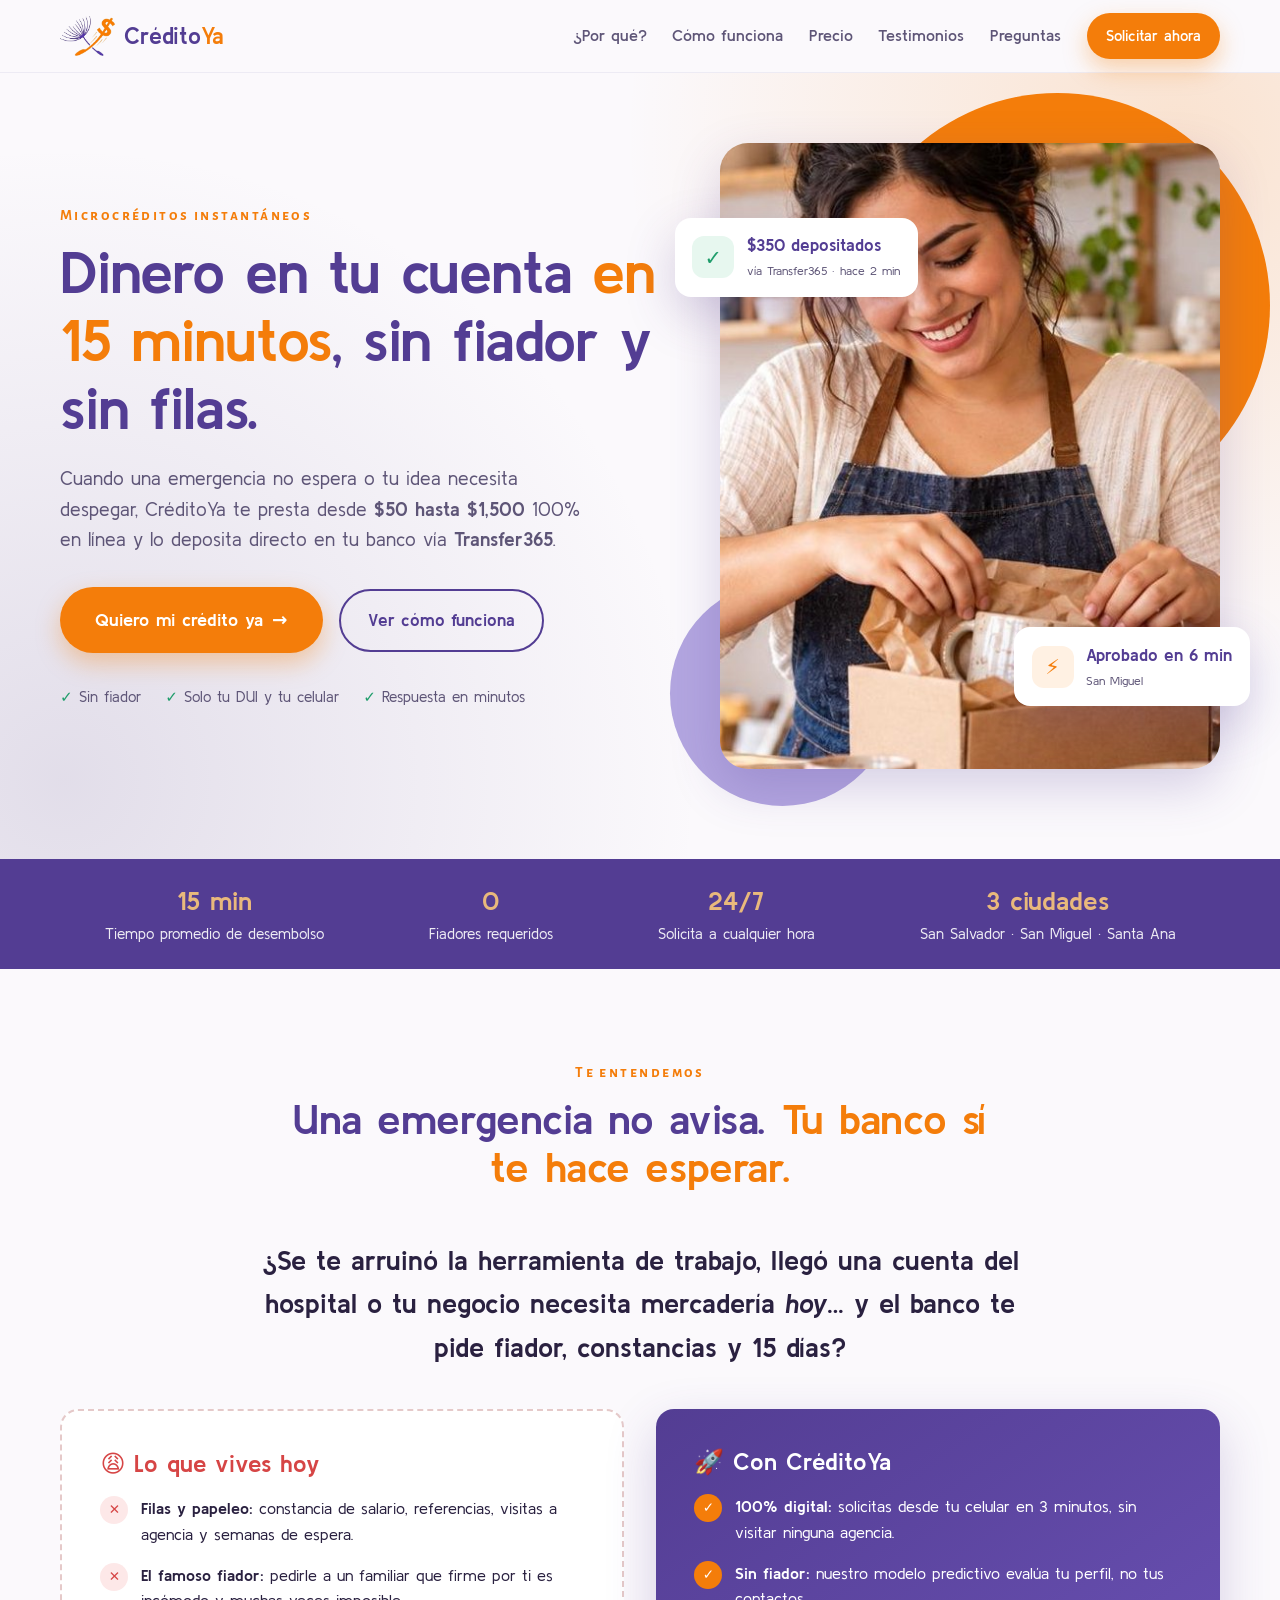
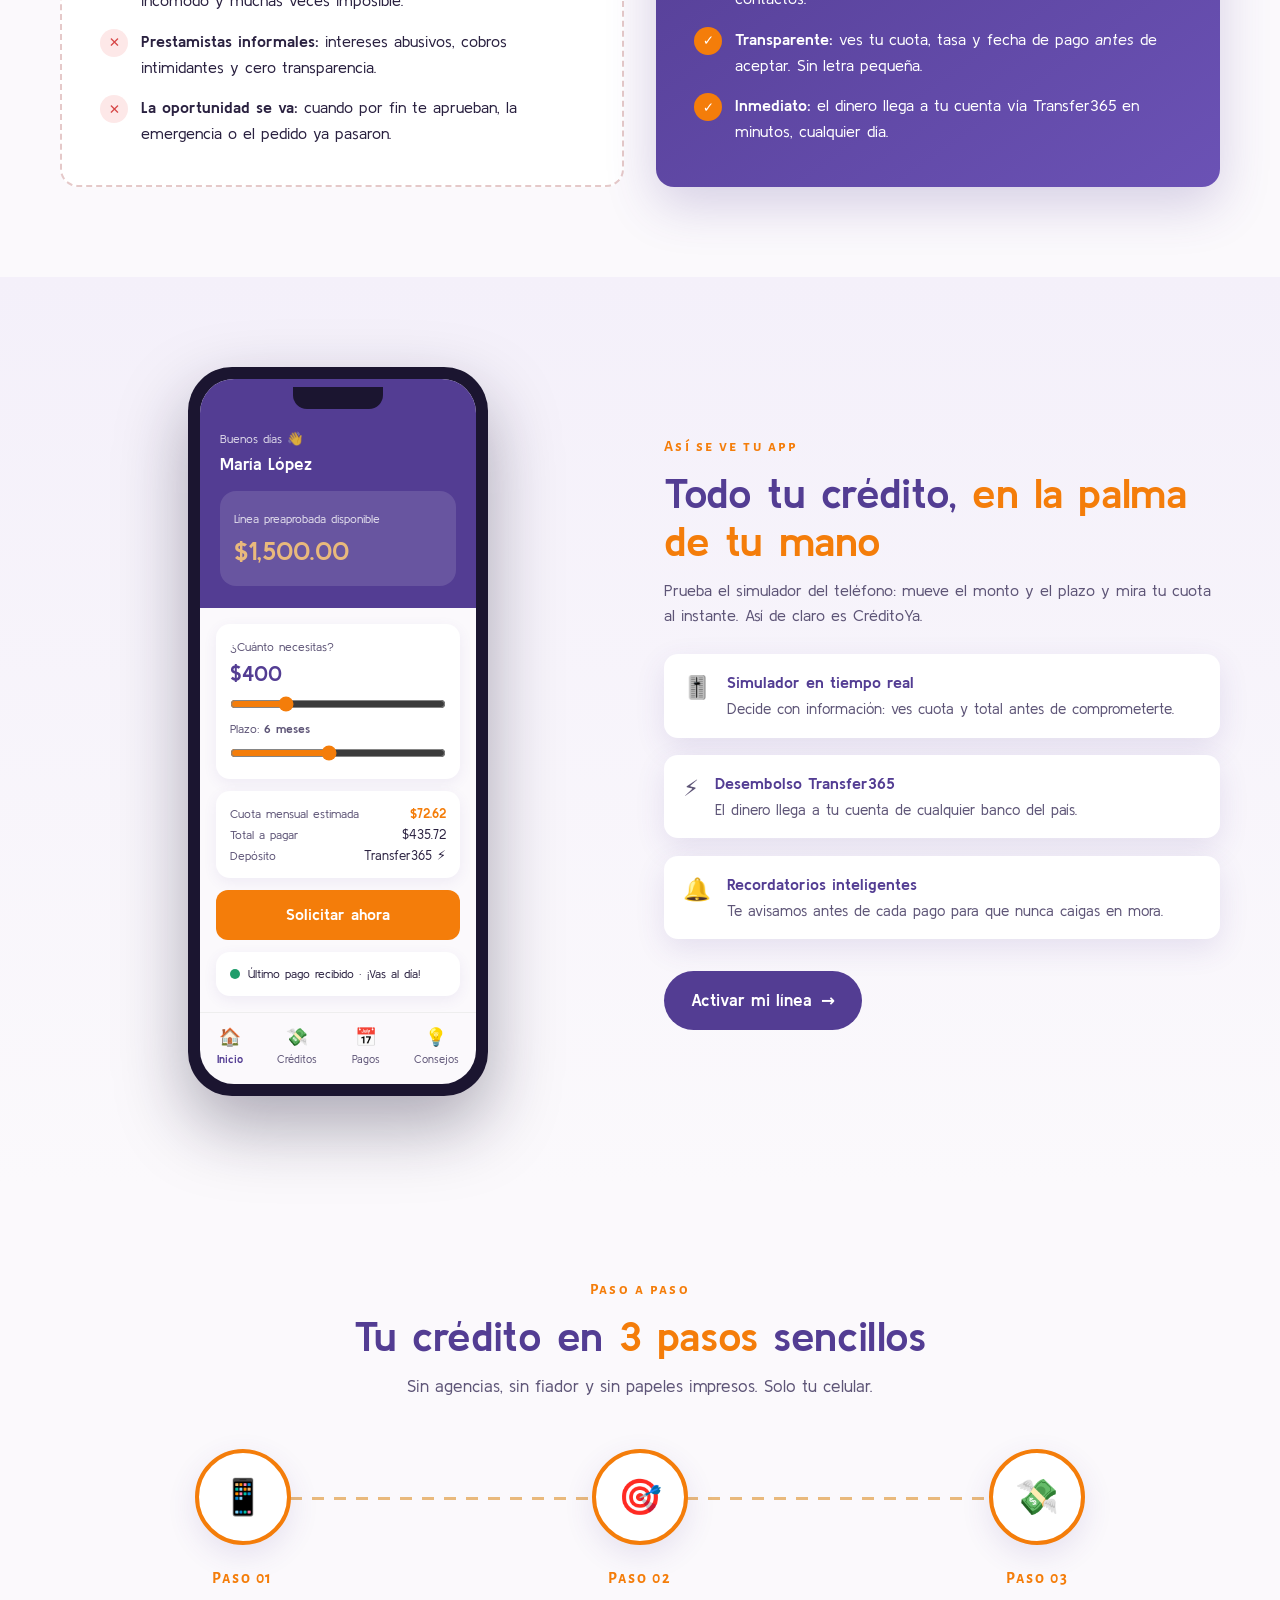
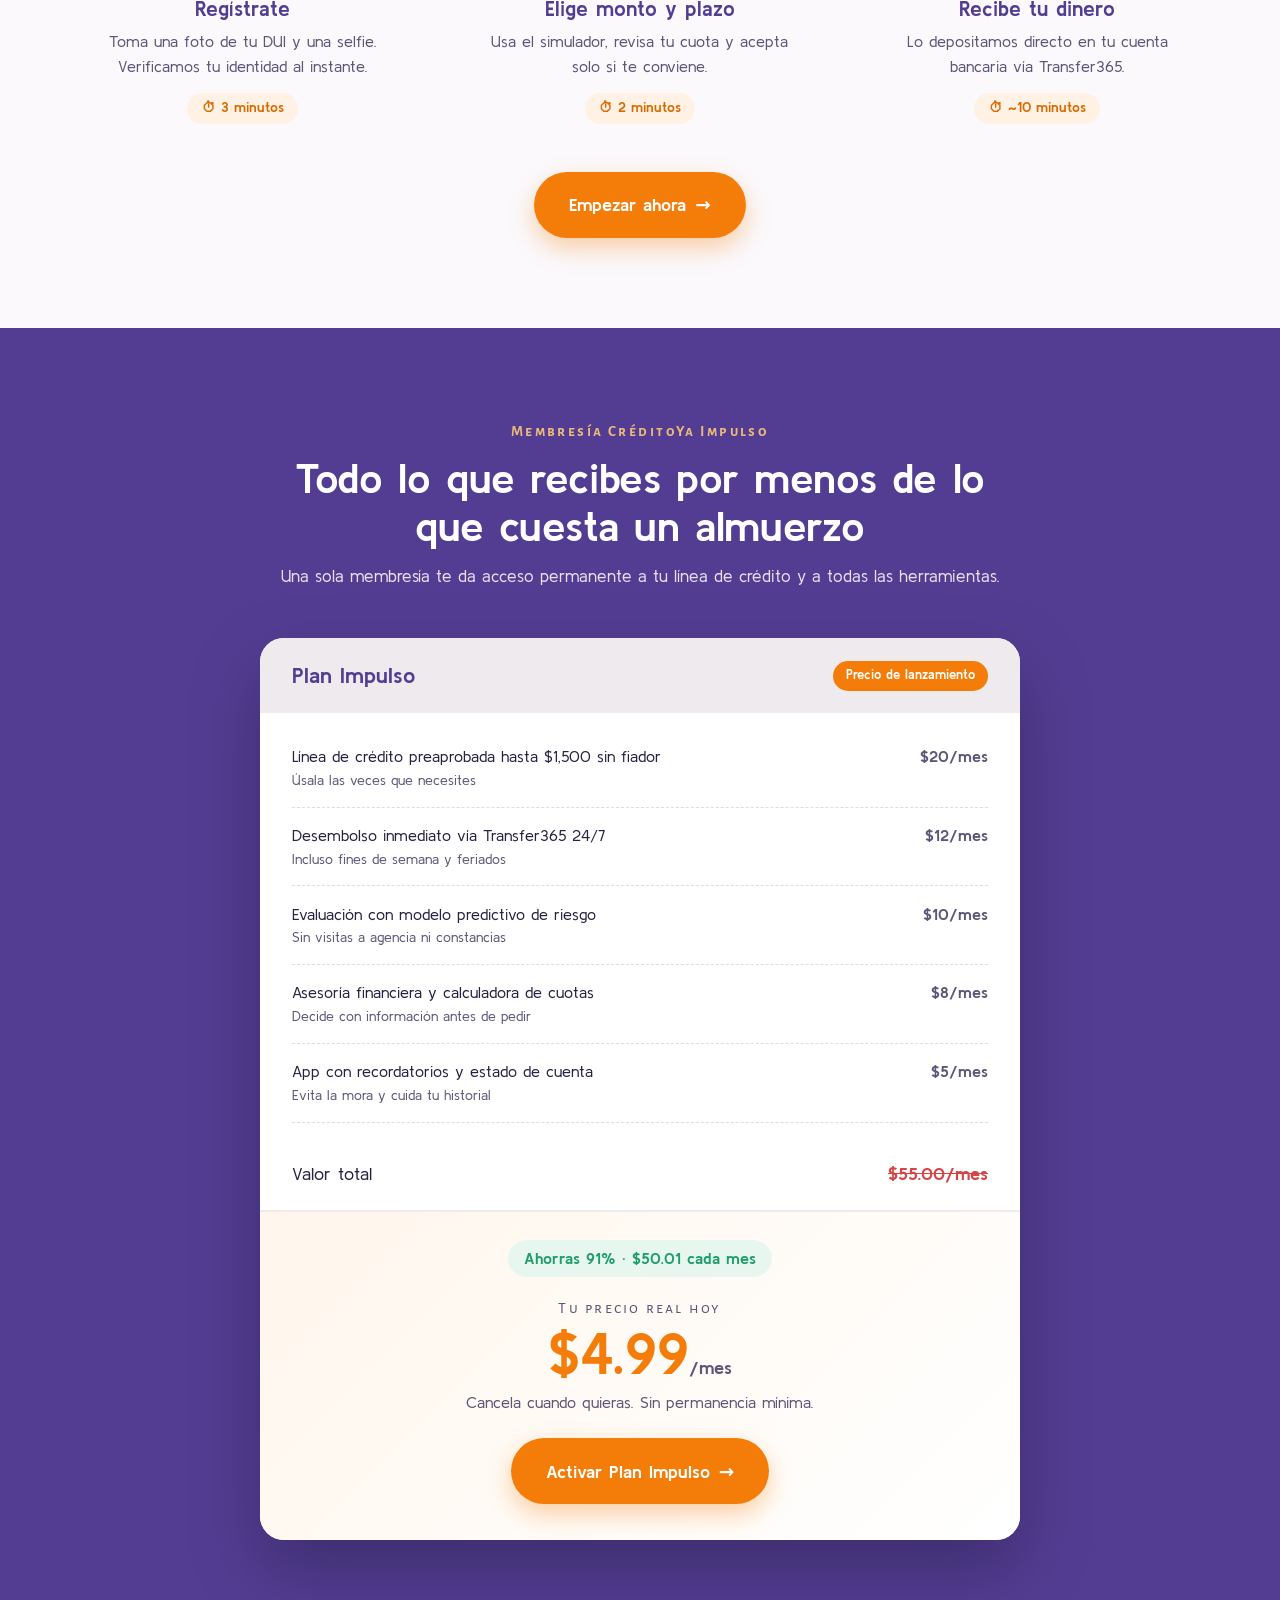
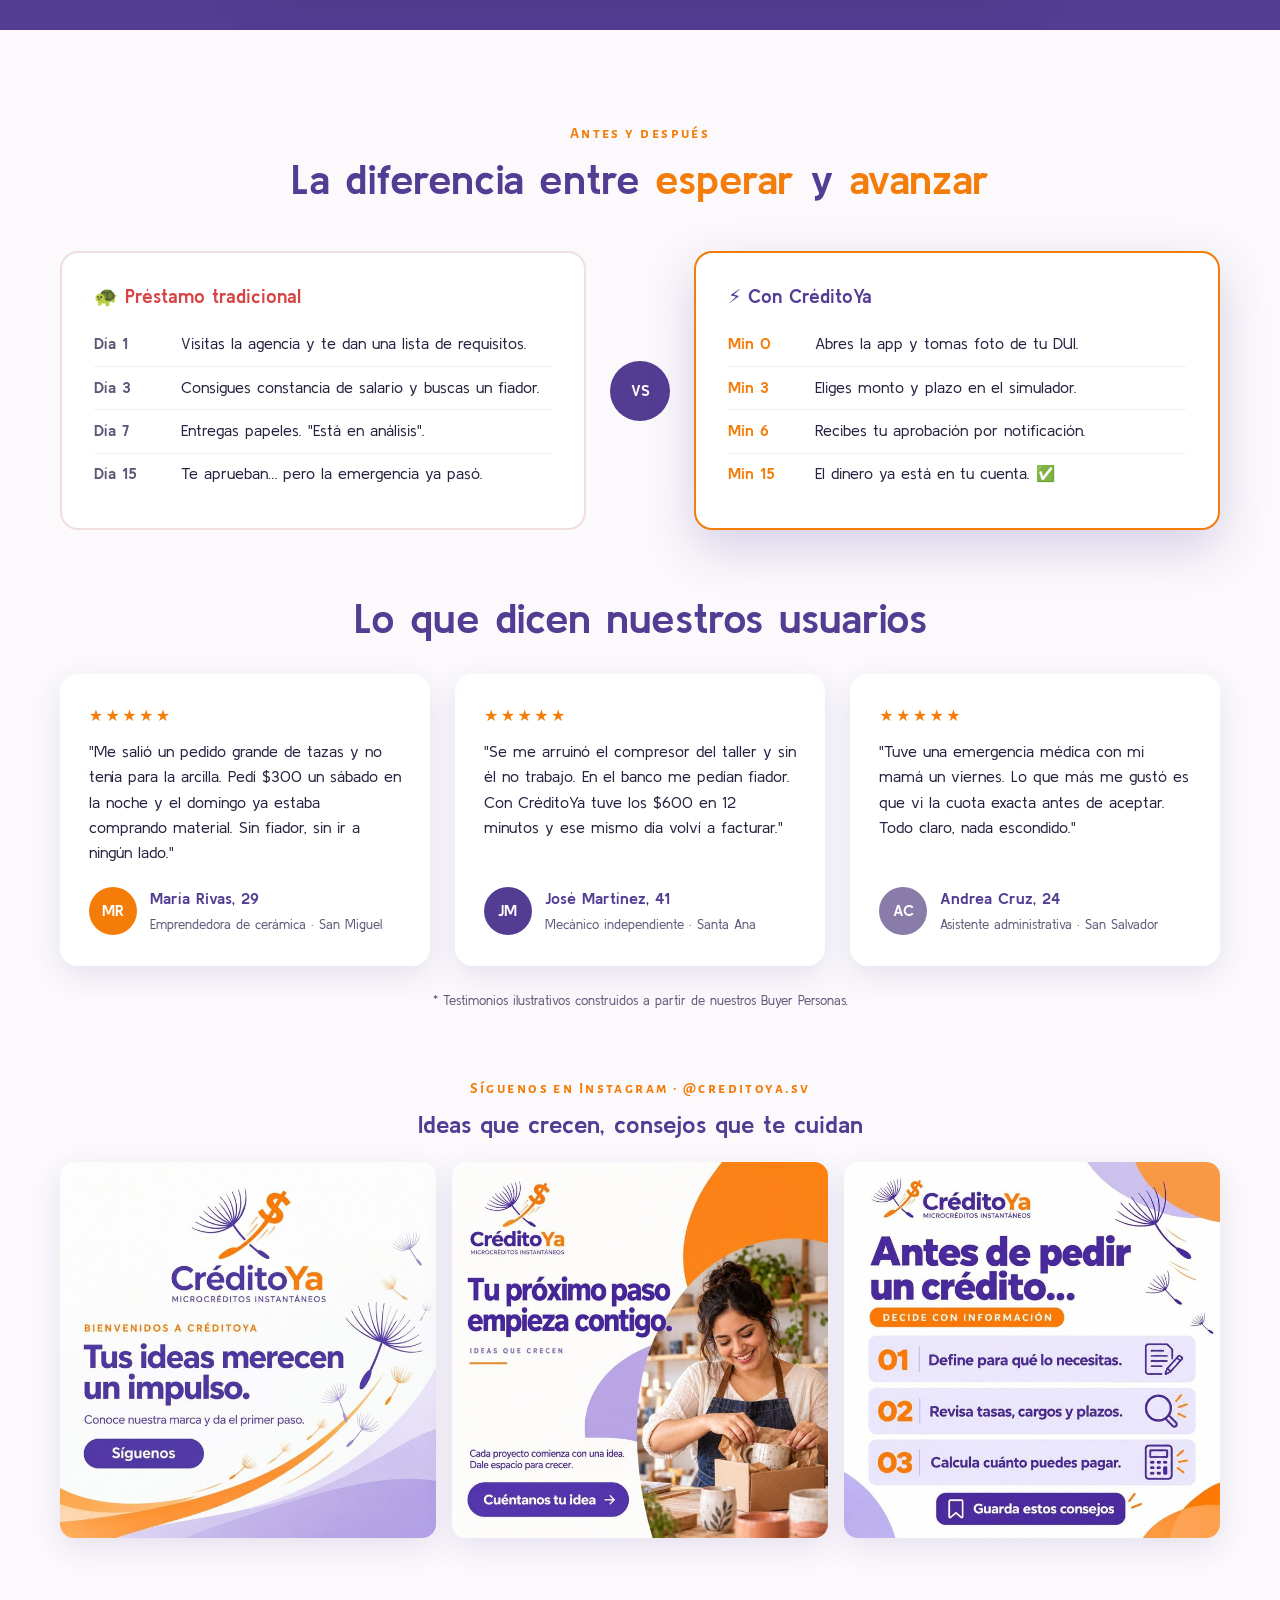
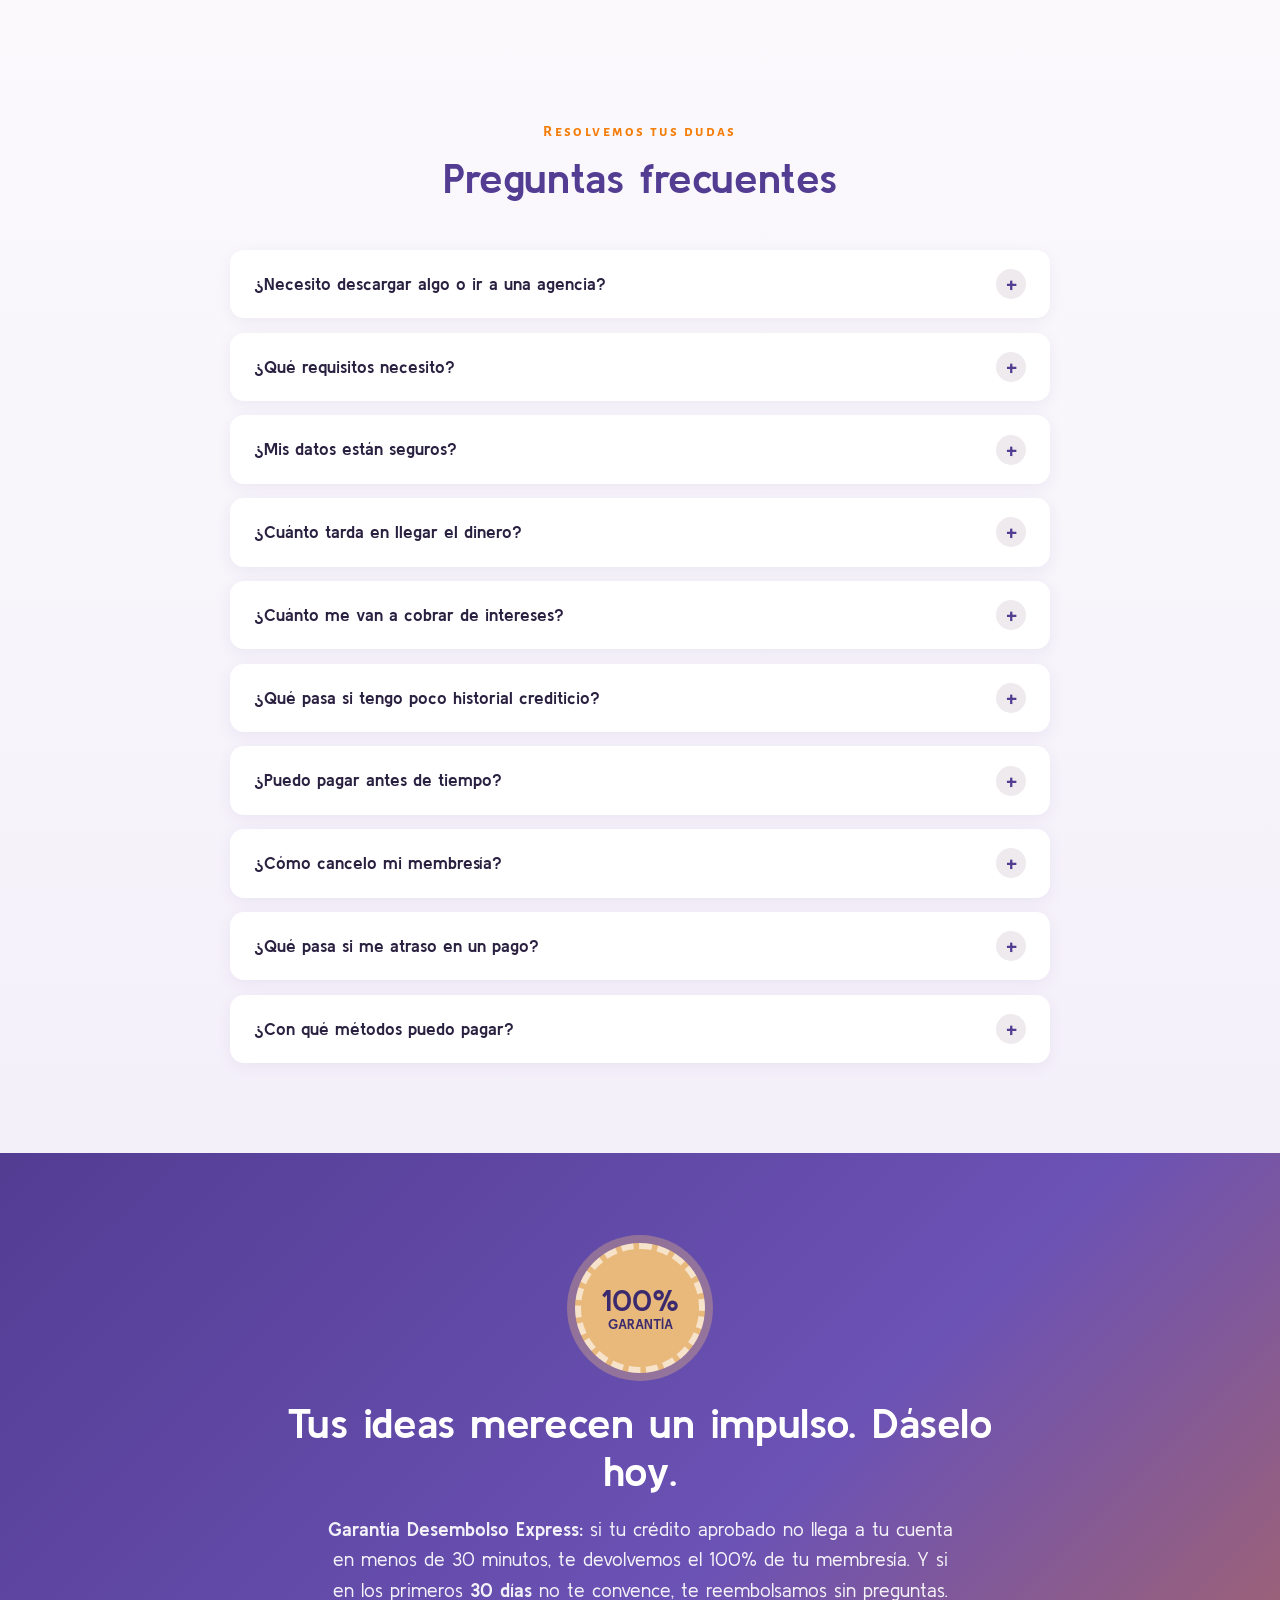
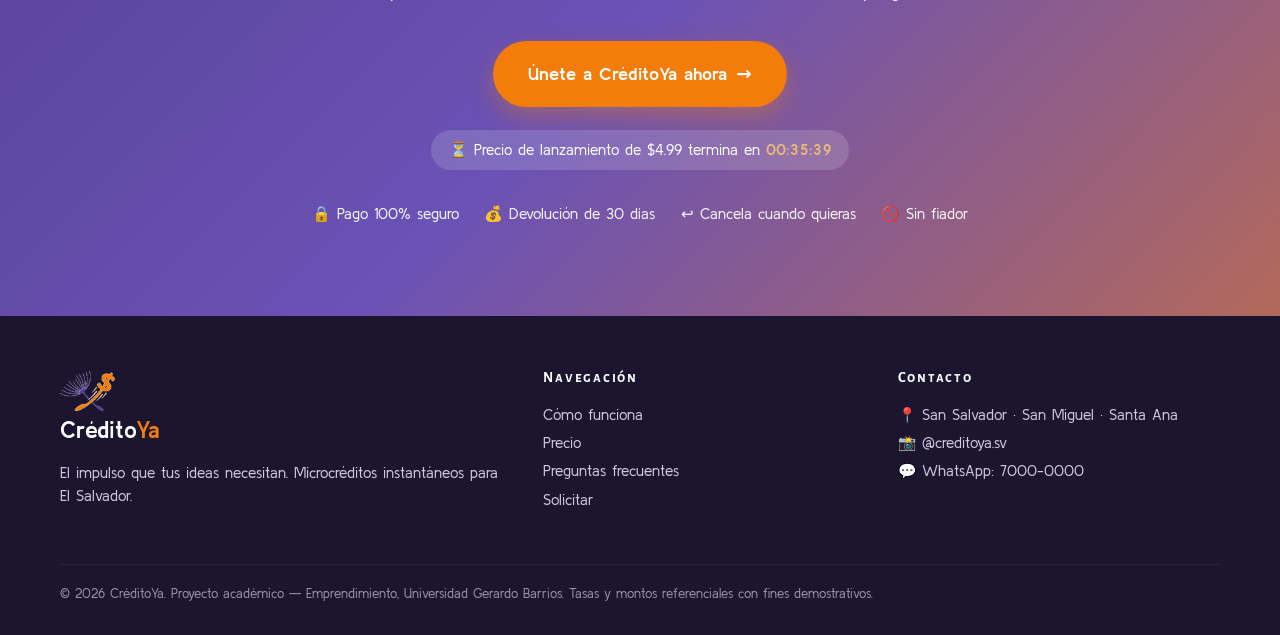
==== index.html @ ac3d9230 "Pagina completa" ====
<!DOCTYPE html>
<html lang="es">
<head>
  <meta charset="UTF-8">
  <meta name="viewport" content="width=device-width, initial-scale=1.0">
  <title>CréditoYa | Microcréditos instantáneos sin fiador en El Salvador</title>
  <meta name="description" content="CréditoYa: préstamos en línea sin fiador, aprobados en minutos y depositados en tu cuenta vía Transfer365. El impulso que tus ideas necesitan.">
  <meta name="theme-color" content="#533d93">
  <meta property="og:title" content="CréditoYa — El impulso que tus ideas necesitan">
  <meta property="og:description" content="Microcréditos sin fiador, desembolsados en minutos a tu cuenta.">
  <meta property="og:image" content="assets/logo.png">
  <link rel="icon" type="image/png" href="assets/icono.png">
  <link rel="preconnect" href="https://fonts.googleapis.com">
  <link rel="preconnect" href="https://fonts.gstatic.com" crossorigin>
  <link href="https://fonts.googleapis.com/css2?family=Alegreya+Sans+SC:wght@500;700&family=Kulim+Park:wght@400;600;700&display=swap" rel="stylesheet">
  <link rel="stylesheet" href="css/styles.css">
</head>
<body>

  <!-- ================= HEADER ================= -->
  <header class="header">
    <div class="contenedor">
      <a href="#inicio" class="marca" aria-label="CréditoYa inicio">
        <img src="assets/icono.png" alt="">
        <span class="marca-texto">Crédito<span>Ya</span></span>
      </a>
      <nav class="nav" id="nav">
        <a href="#problema">¿Por qué?</a>
        <a href="#como-funciona">Cómo funciona</a>
        <a href="#precio">Precio</a>
        <a href="#testimonios">Testimonios</a>
        <a href="#faq">Preguntas</a>
        <a href="pago.html" class="btn btn-naranja">Solicitar ahora</a>
      </nav>
      <button class="menu-btn" id="menuBtn" aria-label="Abrir menú" aria-expanded="false">
        <span></span><span></span><span></span>
      </button>
    </div>
  </header>

  <main>
    <!-- ================= 1. HERO (Atención) ================= -->
    <section class="hero" id="inicio">
      <div class="contenedor">
        <div class="revelar">
          <span class="etiqueta">Microcréditos instantáneos</span>
          <h1>Dinero en tu cuenta <span class="naranja">en 15 minutos</span>, sin fiador y sin filas.</h1>
          <p class="sub">Cuando una emergencia no espera o tu idea necesita despegar, CréditoYa te presta desde <strong>$50 hasta $1,500</strong> 100% en línea y lo deposita directo en tu banco vía <strong>Transfer365</strong>.</p>
          <div class="hero-ctas">
            <a href="pago.html" class="btn btn-naranja btn-grande">Quiero mi crédito ya <span class="flecha">→</span></a>
            <a href="#como-funciona" class="btn btn-borde">Ver cómo funciona</a>
          </div>
          <div class="hero-mini">
            <span><b class="check">✓</b> Sin fiador</span>
            <span><b class="check">✓</b> Solo tu DUI y tu celular</span>
            <span><b class="check">✓</b> Respuesta en minutos</span>
          </div>
        </div>

        <div class="hero-visual revelar">
          <div class="blob"></div>
          <div class="blob2"></div>
          <div class="hero-foto">
            <img src="assets/emprendedora.jpg" alt="Emprendedora salvadoreña empacando sus productos de cerámica" width="509" height="954">
          </div>
          <div class="flotante f1">
            <div class="ico">✓</div>
            <div><strong>$350 depositados</strong><small>vía Transfer365 · hace 2 min</small></div>
          </div>
          <div class="flotante f2">
            <div class="ico">⚡</div>
            <div><strong>Aprobado en 6 min</strong><small>San Miguel</small></div>
          </div>
        </div>
      </div>
    </section>

    <!-- Franja de confianza -->
    <div class="franja">
      <div class="contenedor">
        <div><strong>15 min</strong><span>Tiempo promedio de desembolso</span></div>
        <div><strong>0</strong><span>Fiadores requeridos</span></div>
        <div><strong>24/7</strong><span>Solicita a cualquier hora</span></div>
        <div><strong>3 ciudades</strong><span>San Salvador · San Miguel · Santa Ana</span></div>
      </div>
    </div>

    <!-- ================= 2. PROBLEMA Y SOLUCIÓN (Interés) ================= -->
    <section id="problema">
      <div class="contenedor">
        <div class="titulo-seccion revelar">
          <span class="etiqueta">Te entendemos</span>
          <h2>Una emergencia no avisa. <span class="naranja">Tu banco sí te hace esperar.</span></h2>
        </div>
        <p class="pregunta-dolor revelar">¿Se te arruinó la herramienta de trabajo, llegó una cuenta del hospital o tu negocio necesita mercadería <em>hoy</em>… y el banco te pide fiador, constancias y 15 días?</p>

        <div class="problema-grid">
          <div class="tarjeta-ps dolor revelar">
            <h3>😩 Lo que vives hoy</h3>
            <ul>
              <li><b>✕</b><span><strong>Filas y papeleo:</strong> constancia de salario, referencias, visitas a agencia y semanas de espera.</span></li>
              <li><b>✕</b><span><strong>El famoso fiador:</strong> pedirle a un familiar que firme por ti es incómodo y muchas veces imposible.</span></li>
              <li><b>✕</b><span><strong>Prestamistas informales:</strong> intereses abusivos, cobros intimidantes y cero transparencia.</span></li>
              <li><b>✕</b><span><strong>La oportunidad se va:</strong> cuando por fin te aprueban, la emergencia o el pedido ya pasaron.</span></li>
            </ul>
          </div>
          <div class="tarjeta-ps solucion revelar">
            <h3>🚀 Con CréditoYa</h3>
            <ul>
              <li><b>✓</b><span><strong>100% digital:</strong> solicitas desde tu celular en 3 minutos, sin visitar ninguna agencia.</span></li>
              <li><b>✓</b><span><strong>Sin fiador:</strong> nuestro modelo predictivo evalúa tu perfil, no tus contactos.</span></li>
              <li><b>✓</b><span><strong>Transparente:</strong> ves tu cuota, tasa y fecha de pago <em>antes</em> de aceptar. Sin letra pequeña.</span></li>
              <li><b>✓</b><span><strong>Inmediato:</strong> el dinero llega a tu cuenta vía Transfer365 en minutos, cualquier día.</span></li>
            </ul>
          </div>
        </div>
      </div>
    </section>

    <!-- ================= 3. MOCKUP DEL PRODUCTO ================= -->
    <section class="mockup" id="app">
      <div class="contenedor">
        <div class="revelar">
          <div class="telefono" aria-label="Vista previa de la app CréditoYa">
            <div class="pantalla">
              <div class="app-top">
                <small>Buenos días 👋</small>
                <div class="saludo">María López</div>
                <div class="app-saldo">
                  <small>Línea preaprobada disponible</small>
                  <strong>$1,500.00</strong>
                </div>
              </div>
              <div class="app-body">
                <div class="app-card">
                  <label>¿Cuánto necesitas?</label>
                  <div class="app-monto" id="simMonto">$400</div>
                  <input type="range" id="rangoMonto" min="50" max="1500" step="50" value="400" aria-label="Monto del crédito">
                  <label>Plazo: <b id="simPlazoTxt">6 meses</b></label>
                  <input type="range" id="rangoPlazo" min="1" max="12" step="1" value="6" aria-label="Plazo en meses">
                </div>
                <div class="app-card">
                  <div class="fila"><label>Cuota mensual estimada</label><span class="app-cuota" id="simCuota">$73.42</span></div>
                  <div class="fila"><label>Total a pagar</label><span id="simTotal">$440.52</span></div>
                  <div class="fila"><label>Depósito</label><span>Transfer365 ⚡</span></div>
                </div>
                <button class="app-btn" type="button" onclick="location.href='pago.html'">Solicitar ahora</button>
                <div class="app-card estado"><i></i> Último pago recibido · ¡Vas al día!</div>
              </div>
              <div class="app-nav">
                <div class="activo"><span>🏠</span>Inicio</div>
                <div><span>💸</span>Créditos</div>
                <div><span>📅</span>Pagos</div>
                <div><span>💡</span>Consejos</div>
              </div>
            </div>
          </div>
        </div>

        <div class="mockup-info revelar">
          <span class="etiqueta">Así se ve tu app</span>
          <h2>Todo tu crédito, <span class="naranja">en la palma de tu mano</span></h2>
          <p style="color:var(--texto-suave);margin-top:.8rem">Prueba el simulador del teléfono: mueve el monto y el plazo y mira tu cuota al instante. Así de claro es CréditoYa.</p>
          <ul>
            <li><span class="num">🎚️</span><div><strong>Simulador en tiempo real</strong><span>Decide con información: ves cuota y total antes de comprometerte.</span></div></li>
            <li><span class="num">⚡</span><div><strong>Desembolso Transfer365</strong><span>El dinero llega a tu cuenta de cualquier banco del país.</span></div></li>
            <li><span class="num">🔔</span><div><strong>Recordatorios inteligentes</strong><span>Te avisamos antes de cada pago para que nunca caigas en mora.</span></div></li>
          </ul>
          <a href="pago.html" class="btn btn-morado">Activar mi línea <span class="flecha">→</span></a>
        </div>
      </div>
    </section>

    <!-- ================= 4. ¿CÓMO FUNCIONA? ================= -->
    <section id="como-funciona">
      <div class="contenedor">
        <div class="titulo-seccion revelar">
          <span class="etiqueta">Paso a paso</span>
          <h2>Tu crédito en <span class="naranja">3 pasos</span> sencillos</h2>
          <p>Sin agencias, sin fiador y sin papeles impresos. Solo tu celular.</p>
        </div>
        <div class="pasos">
          <div class="paso revelar">
            <div class="circulo">📱</div>
            <span class="n">Paso 01</span>
            <h3>Regístrate</h3>
            <p>Toma una foto de tu DUI y una selfie. Verificamos tu identidad al instante.</p>
            <span class="tiempo">⏱ 3 minutos</span>
          </div>
          <div class="paso revelar">
            <div class="circulo">🎯</div>
            <span class="n">Paso 02</span>
            <h3>Elige monto y plazo</h3>
            <p>Usa el simulador, revisa tu cuota y acepta solo si te conviene.</p>
            <span class="tiempo">⏱ 2 minutos</span>
          </div>
          <div class="paso revelar">
            <div class="circulo">💸</div>
            <span class="n">Paso 03</span>
            <h3>Recibe tu dinero</h3>
            <p>Lo depositamos directo en tu cuenta bancaria vía Transfer365.</p>
            <span class="tiempo">⏱ ~10 minutos</span>
          </div>
        </div>
        <div class="pasos-cta revelar">
          <a href="pago.html" class="btn btn-naranja btn-grande">Empezar ahora <span class="flecha">→</span></a>
        </div>
      </div>
    </section>

    <!-- ================= 5. DESGLOSE DE VALOR (Deseo / anclaje) ================= -->
    <section class="valor" id="precio">
      <div class="contenedor">
        <div class="titulo-seccion revelar">
          <span class="etiqueta">Membresía CréditoYa Impulso</span>
          <h2>Todo lo que recibes por menos de lo que cuesta un almuerzo</h2>
          <p>Una sola membresía te da acceso permanente a tu línea de crédito y a todas las herramientas.</p>
        </div>

        <div class="caja-valor revelar">
          <div class="cab">
            <h3>Plan Impulso</h3>
            <span class="badge">Precio de lanzamiento</span>
          </div>
          <ul class="lista-valor">
            <li><div>Línea de crédito preaprobada hasta $1,500 sin fiador<small>Úsala las veces que necesites</small></div><span class="precio">$20/mes</span></li>
            <li><div>Desembolso inmediato vía Transfer365 24/7<small>Incluso fines de semana y feriados</small></div><span class="precio">$12/mes</span></li>
            <li><div>Evaluación con modelo predictivo de riesgo<small>Sin visitas a agencia ni constancias</small></div><span class="precio">$10/mes</span></li>
            <li><div>Asesoría financiera y calculadora de cuotas<small>Decide con información antes de pedir</small></div><span class="precio">$8/mes</span></li>
            <li><div>App con recordatorios y estado de cuenta<small>Evita la mora y cuida tu historial</small></div><span class="precio">$5/mes</span></li>
          </ul>
          <div class="total-valor"><span>Valor total</span><s>$55.00/mes</s></div>
          <div class="precio-hoy">
            <span class="ahorro">Ahorras 91% · $50.01 cada mes</span>
            <div class="sc">Tu precio real hoy</div>
            <div class="grande">$4.99<small>/mes</small></div>
            <p>Cancela cuando quieras. Sin permanencia mínima.</p>
            <a href="pago.html" class="btn btn-naranja btn-grande">Activar Plan Impulso <span class="flecha">→</span></a>
          </div>
        </div>
      </div>
    </section>

    <!-- ================= 6. PRUEBA SOCIAL ================= -->
    <section id="testimonios">
      <div class="contenedor">
        <div class="titulo-seccion revelar">
          <span class="etiqueta">Antes y después</span>
          <h2>La diferencia entre <span class="naranja">esperar</span> y <span class="naranja">avanzar</span></h2>
        </div>

        <div class="antes-despues">
          <div class="ad antes revelar">
            <h3>🐢 Préstamo tradicional</h3>
            <div class="linea"><em>Día 1</em><span>Visitas la agencia y te dan una lista de requisitos.</span></div>
            <div class="linea"><em>Día 3</em><span>Consigues constancia de salario y buscas un fiador.</span></div>
            <div class="linea"><em>Día 7</em><span>Entregas papeles. "Está en análisis".</span></div>
            <div class="linea"><em>Día 15</em><span>Te aprueban… pero la emergencia ya pasó.</span></div>
          </div>
          <div class="vs"><span>VS</span></div>
          <div class="ad despues revelar">
            <h3>⚡ Con CréditoYa</h3>
            <div class="linea"><em>Min 0</em><span>Abres la app y tomas foto de tu DUI.</span></div>
            <div class="linea"><em>Min 3</em><span>Eliges monto y plazo en el simulador.</span></div>
            <div class="linea"><em>Min 6</em><span>Recibes tu aprobación por notificación.</span></div>
            <div class="linea"><em>Min 15</em><span>El dinero ya está en tu cuenta. ✅</span></div>
          </div>
        </div>

        <div class="titulo-seccion revelar" style="margin-bottom:2rem">
          <h2>Lo que dicen nuestros usuarios</h2>
        </div>
        <div class="testimonios">
          <article class="testimonio revelar">
            <div class="estrellas">★★★★★</div>
            <p>"Me salió un pedido grande de tazas y no tenía para la arcilla. Pedí $300 un sábado en la noche y el domingo ya estaba comprando material. Sin fiador, sin ir a ningún lado."</p>
            <div class="persona">
              <div class="avatar" style="background:var(--naranja)">MR</div>
              <div><strong>María Rivas, 29</strong><small>Emprendedora de cerámica · San Miguel</small></div>
            </div>
          </article>
          <article class="testimonio revelar">
            <div class="estrellas">★★★★★</div>
            <p>"Se me arruinó el compresor del taller y sin él no trabajo. En el banco me pedían fiador. Con CréditoYa tuve los $600 en 12 minutos y ese mismo día volví a facturar."</p>
            <div class="persona">
              <div class="avatar" style="background:var(--morado)">JM</div>
              <div><strong>José Martínez, 41</strong><small>Mecánico independiente · Santa Ana</small></div>
            </div>
          </article>
          <article class="testimonio revelar">
            <div class="estrellas">★★★★★</div>
            <p>"Tuve una emergencia médica con mi mamá un viernes. Lo que más me gustó es que vi la cuota exacta antes de aceptar. Todo claro, nada escondido."</p>
            <div class="persona">
              <div class="avatar" style="background:var(--lila)">AC</div>
              <div><strong>Andrea Cruz, 24</strong><small>Asistente administrativa · San Salvador</small></div>
            </div>
          </article>
        </div>
        <p class="nota-sim">* Testimonios ilustrativos construidos a partir de nuestros Buyer Personas.</p>

        <div class="instagram revelar">
          <span class="etiqueta">Síguenos en Instagram · @creditoya.sv</span>
          <h3 style="font-size:1.5rem">Ideas que crecen, consejos que te cuidan</h3>
          <div class="posts">
            <img src="assets/post1.jpg" alt="Publicación: Tus ideas merecen un impulso">
            <img src="assets/post2.jpg" alt="Publicación: Tu próximo paso empieza contigo">
            <img src="assets/post3.jpg" alt="Publicación: Antes de pedir un crédito, decide con información">
          </div>
        </div>
      </div>
    </section>

    <!-- ================= 7. FAQ ================= -->
    <section class="faq" id="faq">
      <div class="contenedor">
        <div class="titulo-seccion revelar">
          <span class="etiqueta">Resolvemos tus dudas</span>
          <h2>Preguntas frecuentes</h2>
        </div>
        <div class="faq-lista" id="faqLista">
          <div class="faq-item revelar"><button aria-expanded="false">¿Necesito descargar algo o ir a una agencia?<span class="mas">+</span></button><div class="faq-resp"><p>No. Puedes solicitar desde nuestra web o desde la app en tu celular. Todo el proceso es 100% en línea y nunca tendrás que visitar una agencia.</p></div></div>
          <div class="faq-item revelar"><button aria-expanded="false">¿Qué requisitos necesito?<span class="mas">+</span></button><div class="faq-resp"><p>Ser mayor de 18 años, tener tu DUI vigente, un número de celular a tu nombre y una cuenta bancaria en cualquier banco salvadoreño que acepte Transfer365. No pedimos fiador ni constancia de salario.</p></div></div>
          <div class="faq-item revelar"><button aria-expanded="false">¿Mis datos están seguros?<span class="mas">+</span></button><div class="faq-resp"><p>Sí. Toda la información viaja cifrada con SSL de 256 bits, no guardamos los datos completos de tu tarjeta y nunca compartimos tu información con terceros sin tu autorización.</p></div></div>
          <div class="faq-item revelar"><button aria-expanded="false">¿Cuánto tarda en llegar el dinero?<span class="mas">+</span></button><div class="faq-resp"><p>Una vez aprobado, el desembolso vía Transfer365 llega en promedio en 15 minutos, cualquier día de la semana y a cualquier hora.</p></div></div>
          <div class="faq-item revelar"><button aria-expanded="false">¿Cuánto me van a cobrar de intereses?<span class="mas">+</span></button><div class="faq-resp"><p>Antes de aceptar ves la tasa, la cuota mensual y el total a pagar. Si no te convence, simplemente no aceptas y no pagas nada. No hay cargos ocultos.</p></div></div>
          <div class="faq-item revelar"><button aria-expanded="false">¿Qué pasa si tengo poco historial crediticio?<span class="mas">+</span></button><div class="faq-resp"><p>Nuestro modelo predictivo analiza más que tu historial: tu comportamiento de pagos y tu capacidad real. Muchos usuarios inician con montos pequeños y van aumentando su línea al pagar a tiempo.</p></div></div>
          <div class="faq-item revelar"><button aria-expanded="false">¿Puedo pagar antes de tiempo?<span class="mas">+</span></button><div class="faq-resp"><p>Claro. Puedes adelantar cuotas o liquidar todo tu crédito cuando quieras, sin penalización, y solo pagas los intereses de los días utilizados.</p></div></div>
          <div class="faq-item revelar"><button aria-expanded="false">¿Cómo cancelo mi membresía?<span class="mas">+</span></button><div class="faq-resp"><p>Desde la app, en Perfil → Membresía → Cancelar. Es inmediato, sin llamadas ni trámites. Solo necesitas no tener un crédito activo pendiente.</p></div></div>
          <div class="faq-item revelar"><button aria-expanded="false">¿Qué pasa si me atraso en un pago?<span class="mas">+</span></button><div class="faq-resp"><p>Te avisamos antes de cada vencimiento. Si tienes un problema, escríbenos: podemos reprogramar tu fecha de pago. Nunca usamos cobros intimidantes.</p></div></div>
          <div class="faq-item revelar"><button aria-expanded="false">¿Con qué métodos puedo pagar?<span class="mas">+</span></button><div class="faq-resp"><p>Tarjetas de crédito o débito Visa, Mastercard, American Express, Discover y Diners, además de transferencia bancaria y Transfer365.</p></div></div>
        </div>
      </div>
    </section>

    <!-- ================= 8. GARANTÍA Y CTA FINAL (Acción) ================= -->
    <section class="final" id="garantia">
      <div class="contenedor">
        <div class="sello revelar"><div><b>100%</b>GARANTÍA</div></div>
        <h2 class="revelar">Tus ideas merecen un impulso. Dáselo hoy.</h2>
        <p class="lead revelar"><strong>Garantía Desembolso Express:</strong> si tu crédito aprobado no llega a tu cuenta en menos de 30 minutos, te devolvemos el 100% de tu membresía. Y si en los primeros <strong>30 días</strong> no te convence, te reembolsamos sin preguntas.</p>
        <a href="pago.html" class="btn btn-naranja btn-grande revelar">Únete a CréditoYa ahora <span class="flecha">→</span></a>
        <div><span class="urgencia">⏳ Precio de lanzamiento de $4.99 termina en <b id="cuentaRegresiva">--:--:--</b></span></div>
        <div class="garantias">
          <span>🔒 Pago 100% seguro</span>
          <span>💰 Devolución de 30 días</span>
          <span>↩️ Cancela cuando quieras</span>
          <span>🚫 Sin fiador</span>
        </div>
      </div>
    </section>
  </main>

  <!-- ================= FOOTER ================= -->
  <footer class="footer">
    <div class="contenedor">
      <div>
        <a href="#inicio" class="marca" style="margin-bottom:.8rem"><img src="assets/icono.png" alt=""><span class="marca-texto">Crédito<span>Ya</span></span></a>
        <p>El impulso que tus ideas necesitan. Microcréditos instantáneos para El Salvador.</p>
      </div>
      <div>
        <h4>Navegación</h4>
        <a href="#como-funciona">Cómo funciona</a>
        <a href="#precio">Precio</a>
        <a href="#faq">Preguntas frecuentes</a>
        <a href="pago.html">Solicitar</a>
      </div>
      <div>
        <h4>Contacto</h4>
        <a href="#">📍 San Salvador · San Miguel · Santa Ana</a>
        <a href="#">📸 @creditoya.sv</a>
        <a href="#">💬 WhatsApp: 7000-0000</a>
      </div>
      <p class="legal">© 2026 CréditoYa. Proyecto académico — Emprendimiento, Universidad Gerardo Barrios. Tasas y montos referenciales con fines demostrativos.</p>
    </div>
  </footer>

  <script src="js/main.js"></script>
</body>
</html>
---- css/styles.css ----
/* ==========================================================
   CréditoYa — Landing page
   Paleta y tipografía según el manual de marca (Semana 11)
   ========================================================== */
:root {
  --morado: #533d93;
  --morado-osc: #3b2a6e;
  --naranja: #f47d0a;
  --naranja-osc: #d96a00;
  --gris: #eeeaed;
  --lila: #897ca8;
  --durazno: #e9b97c;
  --blanco: #ffffff;
  --texto: #2a2140;
  --texto-suave: #5e5577;
  --verde: #1f9d6b;
  --rojo: #d64545;
  --radio: 18px;
  --sombra: 0 10px 30px rgba(83, 61, 147, .12);
  --sombra-fuerte: 0 18px 50px rgba(83, 61, 147, .22);
  --max: 1160px;
}

* { box-sizing: border-box; margin: 0; padding: 0; }
html { scroll-behavior: smooth; }
body {
  overflow-x: hidden;
  font-family: "Kulim Park", system-ui, sans-serif;
  color: var(--texto);
  background: #fbf9fc;
  line-height: 1.6;
  -webkit-font-smoothing: antialiased;
}
img { max-width: 100%; display: block; }
a { color: inherit; }
button { font: inherit; cursor: pointer; }

.contenedor { width: min(var(--max), 92%); margin-inline: auto; }
.sc { font-family: "Alegreya Sans SC", sans-serif; letter-spacing: .14em; }

h1, h2, h3 { line-height: 1.15; color: var(--morado); font-weight: 700; }
h1 { font-size: clamp(2.2rem, 5vw, 3.7rem); letter-spacing: -.02em; }
h2 { font-size: clamp(1.8rem, 3.6vw, 2.6rem); letter-spacing: -.01em; }
h3 { font-size: 1.2rem; }
.naranja { color: var(--naranja); }

.etiqueta {
  display: inline-block;
  font-family: "Alegreya Sans SC", sans-serif;
  letter-spacing: .16em;
  font-size: .95rem;
  color: var(--naranja);
  font-weight: 700;
  margin-bottom: .6rem;
}
.titulo-seccion { text-align: center; max-width: 720px; margin: 0 auto 3rem; }
.titulo-seccion p { color: var(--texto-suave); margin-top: .8rem; font-size: 1.08rem; }

section { padding: 90px 0; }

/* ---------- Botones ---------- */
.btn {
  display: inline-flex; align-items: center; justify-content: center; gap: .55rem;
  padding: 1rem 1.7rem; border-radius: 999px; border: 0;
  font-weight: 700; font-size: 1.05rem; text-decoration: none;
  transition: transform .2s, box-shadow .2s, background .2s;
}
.btn-naranja { background: var(--naranja); color: #fff; box-shadow: 0 10px 24px rgba(244, 125, 10, .35); }
.btn-naranja:hover { background: var(--naranja-osc); transform: translateY(-2px); box-shadow: 0 14px 30px rgba(244, 125, 10, .45); }
.btn-morado { background: var(--morado); color: #fff; }
.btn-morado:hover { background: var(--morado-osc); transform: translateY(-2px); }
.btn-borde { background: transparent; color: var(--morado); border: 2px solid var(--morado); }
.btn-borde:hover { background: var(--morado); color: #fff; }
.btn-grande { padding: 1.15rem 2.2rem; font-size: 1.15rem; }
.flecha { transition: transform .2s; }
.btn:hover .flecha { transform: translateX(4px); }

/* ---------- Header ---------- */
.header {
  position: sticky; top: 0; z-index: 50;
  background: rgba(251, 249, 252, .9);
  backdrop-filter: blur(10px);
  border-bottom: 1px solid rgba(83, 61, 147, .08);
}
.header .contenedor { display: flex; align-items: center; justify-content: space-between; height: 72px; }
.marca { display: flex; align-items: center; gap: .55rem; text-decoration: none; }
.marca img { height: 40px; width: auto; }
.marca-texto { font-weight: 700; font-size: 1.45rem; color: var(--morado); letter-spacing: -.01em; }
.marca-texto span { color: var(--naranja); }
.nav { display: flex; gap: 1.6rem; align-items: center; }
.nav a { text-decoration: none; font-weight: 600; color: var(--texto-suave); font-size: .97rem; }
.nav a:hover { color: var(--morado); }
.nav .btn { padding: .65rem 1.2rem; font-size: .95rem; color: #fff; }
.menu-btn { display: none; background: none; border: 0; width: 44px; height: 44px; }
.menu-btn span { display: block; width: 24px; height: 2px; background: var(--morado); margin: 5px auto; border-radius: 2px; transition: .3s; }

/* ---------- 1. Hero ---------- */
.hero {
  position: relative; overflow: hidden;
  padding: 70px 0 90px;
  background:
    radial-gradient(circle at 92% 8%, rgba(244, 125, 10, .18), transparent 40%),
    radial-gradient(circle at 5% 90%, rgba(137, 124, 168, .22), transparent 45%);
}
.hero .contenedor { display: grid; grid-template-columns: 1.1fr .9fr; gap: 3rem; align-items: center; }
.hero p.sub { font-size: 1.2rem; color: var(--texto-suave); margin: 1.3rem 0 2rem; max-width: 540px; }
.hero-ctas { display: flex; gap: 1rem; flex-wrap: wrap; align-items: center; }
.hero-mini { display: flex; gap: 1.5rem; margin-top: 2rem; flex-wrap: wrap; color: var(--texto-suave); font-size: .95rem; }
.hero-mini span { display: flex; align-items: center; gap: .4rem; }
.check { color: var(--verde); font-weight: 700; }

.hero-visual { position: relative; }
.hero-visual .blob {
  position: absolute; inset: -8% -10% auto auto; width: 85%; aspect-ratio: 1;
  background: var(--naranja); border-radius: 50%; z-index: 0;
}
.hero-visual .blob2 {
  position: absolute; left: -10%; bottom: -6%; width: 45%; aspect-ratio: 1;
  background: #b3a6e0; border-radius: 50%; z-index: 0;
}
.hero-foto {
  position: relative; z-index: 1; border-radius: 28px; overflow: hidden;
  box-shadow: var(--sombra-fuerte); aspect-ratio: 4/5;
}
.hero-foto img { width: 100%; height: 100%; object-fit: cover; }
.flotante {
  position: absolute; z-index: 2; background: #fff; border-radius: 16px;
  box-shadow: var(--sombra-fuerte); padding: .9rem 1.1rem;
  display: flex; align-items: center; gap: .8rem; font-size: .9rem;
  animation: flotar 4s ease-in-out infinite;
}
.flotante strong { display: block; color: var(--morado); font-size: 1.05rem; }
.flotante small { color: var(--texto-suave); }
.flotante .ico { width: 42px; height: 42px; border-radius: 12px; display: grid; place-items: center; font-size: 1.3rem; }
.f1 { left: -9%; top: 12%; }
.f1 .ico { background: #e7f7ef; color: var(--verde); }
.f2 { right: -6%; bottom: 10%; animation-delay: -2s; }
.f2 .ico { background: #fff1e3; color: var(--naranja); }
@keyframes flotar { 50% { transform: translateY(-10px); } }

.semillas { position: absolute; pointer-events: none; opacity: .5; }

/* ---------- Franja de confianza ---------- */
.franja { background: var(--morado); color: #fff; padding: 22px 0; }
.franja .contenedor { display: flex; justify-content: space-around; flex-wrap: wrap; gap: 1rem; text-align: center; }
.franja strong { display: block; font-size: 1.6rem; color: var(--durazno); }
.franja span { font-size: .92rem; opacity: .9; }

/* ---------- 2. Problema / Solución ---------- */
.problema-grid { display: grid; grid-template-columns: 1fr 1fr; gap: 2rem; }
.tarjeta-ps { border-radius: var(--radio); padding: 2.4rem; }
.tarjeta-ps.dolor { background: #fff; border: 2px dashed #e5c9c9; }
.tarjeta-ps.solucion { background: linear-gradient(145deg, var(--morado), #6b52b5); color: #fff; box-shadow: var(--sombra-fuerte); }
.tarjeta-ps h3 { font-size: 1.5rem; margin-bottom: 1.2rem; }
.tarjeta-ps.solucion h3 { color: #fff; }
.tarjeta-ps.dolor h3 { color: var(--rojo); }
.tarjeta-ps ul { list-style: none; display: grid; gap: .95rem; }
.tarjeta-ps li { display: flex; gap: .8rem; align-items: flex-start; }
.tarjeta-ps li b { flex-shrink: 0; width: 28px; height: 28px; border-radius: 50%; display: grid; place-items: center; font-size: .85rem; }
.dolor li b { background: #fde8e8; color: var(--rojo); }
.solucion li b { background: var(--naranja); color: #fff; }
.pregunta-dolor {
  text-align: center; font-size: clamp(1.3rem, 2.6vw, 1.7rem); font-weight: 700; color: var(--texto);
  max-width: 800px; margin: 0 auto 2.5rem;
}

/* ---------- 3. Mockup ---------- */
.mockup { background: linear-gradient(180deg, #f4f0fa, #fbf9fc); }
.mockup .contenedor { display: grid; grid-template-columns: 1fr 1fr; gap: 3rem; align-items: center; }
.telefono {
  width: 300px; margin: 0 auto; background: #1b1530; border-radius: 44px; padding: 12px;
  box-shadow: 0 30px 70px rgba(27, 21, 48, .35); position: relative;
}
.telefono::before {
  content: ""; position: absolute; top: 20px; left: 50%; transform: translateX(-50%);
  width: 90px; height: 22px; background: #1b1530; border-radius: 0 0 14px 14px; z-index: 3;
}
.pantalla { background: #fbf9fc; border-radius: 34px; overflow: hidden; display: flex; flex-direction: column; }
.app-top { background: var(--morado); color: #fff; padding: 46px 20px 22px; }
.app-top small { opacity: .8; font-size: .78rem; }
.app-top .saludo { font-weight: 700; font-size: 1.05rem; }
.app-saldo { background: rgba(255, 255, 255, .12); border-radius: 16px; padding: 14px; margin-top: 14px; }
.app-saldo strong { font-size: 1.6rem; display: block; color: var(--durazno); }
.app-body { padding: 16px; display: grid; gap: 12px; flex: 1; }
.app-card { background: #fff; border-radius: 14px; padding: 12px 14px; box-shadow: 0 4px 14px rgba(83, 61, 147, .08); font-size: .82rem; }
.app-card .fila { display: flex; justify-content: space-between; align-items: center; }
.app-card label { color: var(--texto-suave); font-size: .75rem; }
.app-card input[type=range] { width: 100%; accent-color: var(--naranja); margin: 6px 0 2px; }
.app-monto { font-size: 1.3rem; font-weight: 700; color: var(--morado); }
.app-cuota { color: var(--naranja); font-weight: 700; }
.app-btn { background: var(--naranja); color: #fff; border: 0; border-radius: 12px; padding: 12px; font-weight: 700; width: 100%; }
.estado { display: flex; gap: 8px; align-items: center; font-size: .78rem; }
.estado i { width: 10px; height: 10px; border-radius: 50%; background: var(--verde); display: inline-block; }
.app-nav { display: flex; justify-content: space-around; padding: 10px 0 16px; border-top: 1px solid #eee; font-size: .68rem; color: var(--texto-suave); text-align: center; }
.app-nav .activo { color: var(--morado); font-weight: 700; }
.app-nav div span { display: block; font-size: 1.1rem; }

.mockup-info ul { list-style: none; display: grid; gap: 1.1rem; margin: 1.6rem 0 2rem; }
.mockup-info li { display: flex; gap: 1rem; align-items: flex-start; background: #fff; padding: 1rem 1.2rem; border-radius: 14px; box-shadow: var(--sombra); }
.mockup-info li .num { font-size: 1.4rem; }
.mockup-info li strong { color: var(--morado); display: block; }
.mockup-info li span { color: var(--texto-suave); font-size: .95rem; }

/* ---------- 4. Cómo funciona ---------- */
.pasos { display: grid; grid-template-columns: repeat(3, 1fr); gap: 2rem; position: relative; }
.pasos::before {
  content: ""; position: absolute; top: 48px; left: 16%; right: 16%; height: 3px;
  background: repeating-linear-gradient(90deg, var(--durazno) 0 12px, transparent 12px 22px); z-index: 0;
}
.paso { text-align: center; position: relative; z-index: 1; }
.paso .circulo {
  width: 96px; height: 96px; margin: 0 auto 1.3rem; border-radius: 50%;
  background: #fff; border: 4px solid var(--naranja); display: grid; place-items: center;
  font-size: 2.2rem; box-shadow: var(--sombra);
}
.paso .n { font-family: "Alegreya Sans SC", sans-serif; color: var(--naranja); font-weight: 700; letter-spacing: .12em; }
.paso h3 { margin: .3rem 0 .5rem; font-size: 1.3rem; }
.paso p { color: var(--texto-suave); max-width: 300px; margin: 0 auto; }
.pasos-cta { text-align: center; margin-top: 3rem; }
.tiempo { display: inline-block; margin-top: .8rem; background: #fff1e3; color: var(--naranja-osc); padding: .3rem .9rem; border-radius: 999px; font-weight: 700; font-size: .85rem; }

/* ---------- 5. Desglose de valor ---------- */
.valor { background: var(--morado); color: #fff; position: relative; overflow: hidden; }
.valor h2, .valor .titulo-seccion p { color: #fff; }
.valor .titulo-seccion p { opacity: .85; }
.valor .etiqueta { color: var(--durazno); }
.caja-valor {
  max-width: 760px; margin: 0 auto; background: #fff; color: var(--texto);
  border-radius: 24px; overflow: hidden; box-shadow: 0 30px 70px rgba(0, 0, 0, .25);
}
.caja-valor .cab { background: var(--gris); padding: 1.4rem 2rem; display: flex; justify-content: space-between; align-items: center; flex-wrap: wrap; gap: .5rem; }
.caja-valor .cab h3 { font-size: 1.35rem; }
.badge { background: var(--naranja); color: #fff; padding: .3rem .8rem; border-radius: 999px; font-size: .8rem; font-weight: 700; }
.lista-valor { list-style: none; padding: 1rem 2rem; }
.lista-valor li { display: flex; justify-content: space-between; gap: 1rem; padding: .95rem 0; border-bottom: 1px dashed #ddd; }
.lista-valor li div small { display: block; color: var(--texto-suave); font-size: .85rem; }
.lista-valor .precio { font-weight: 700; color: var(--texto-suave); white-space: nowrap; }
.total-valor { padding: 1.3rem 2rem; display: flex; justify-content: space-between; font-size: 1.15rem; }
.total-valor s { color: var(--rojo); font-weight: 700; }
.precio-hoy { background: linear-gradient(135deg, #fff6ec, #fff); padding: 1.8rem 2rem 2.2rem; text-align: center; border-top: 2px solid var(--gris); }
.precio-hoy .sc { color: var(--texto-suave); }
.precio-hoy .grande { font-size: 3.6rem; font-weight: 700; color: var(--naranja); line-height: 1.1; }
.precio-hoy .grande small { font-size: 1.1rem; color: var(--texto-suave); }
.precio-hoy p { color: var(--texto-suave); margin: .3rem 0 1.4rem; }
.ahorro { display: inline-block; background: #e7f7ef; color: var(--verde); font-weight: 700; padding: .35rem 1rem; border-radius: 999px; margin-bottom: 1.2rem; }

/* ---------- 6. Prueba social ---------- */
.antes-despues { display: grid; grid-template-columns: 1fr auto 1fr; gap: 1.5rem; align-items: stretch; margin-bottom: 4rem; }
.ad { border-radius: var(--radio); padding: 2rem; }
.ad.antes { background: #fff; border: 2px solid #f1dede; }
.ad.despues { background: #fff; border: 2px solid var(--naranja); box-shadow: var(--sombra-fuerte); }
.ad h3 { display: flex; align-items: center; gap: .6rem; margin-bottom: 1rem; }
.ad.antes h3 { color: var(--rojo); }
.ad .linea { display: flex; gap: .8rem; padding: .55rem 0; border-bottom: 1px solid #f2eef5; font-size: .97rem; }
.ad .linea:last-child { border: 0; }
.ad .linea em { font-style: normal; font-weight: 700; min-width: 74px; color: var(--texto-suave); }
.ad.despues .linea em { color: var(--naranja); }
.vs { display: grid; place-items: center; }
.vs span { width: 60px; height: 60px; border-radius: 50%; background: var(--morado); color: #fff; display: grid; place-items: center; font-weight: 700; }

.testimonios { display: grid; grid-template-columns: repeat(3, 1fr); gap: 1.6rem; }
.testimonio { background: #fff; border-radius: var(--radio); padding: 1.8rem; box-shadow: var(--sombra); display: flex; flex-direction: column; }
.estrellas { color: var(--naranja); letter-spacing: .15em; margin-bottom: .7rem; }
.testimonio p { flex: 1; color: var(--texto); font-size: .98rem; }
.persona { display: flex; align-items: center; gap: .8rem; margin-top: 1.3rem; }
.avatar { width: 48px; height: 48px; border-radius: 50%; display: grid; place-items: center; color: #fff; font-weight: 700; }
.persona strong { display: block; color: var(--morado); }
.persona small { color: var(--texto-suave); }
.nota-sim { text-align: center; font-size: .82rem; color: var(--texto-suave); margin-top: 1.5rem; }

.instagram { margin-top: 4rem; text-align: center; }
.posts { display: grid; grid-template-columns: repeat(3, 1fr); gap: 1rem; margin-top: 1.5rem; }
.posts img { border-radius: 14px; aspect-ratio: 1; object-fit: cover; box-shadow: var(--sombra); transition: transform .3s; }
.posts img:hover { transform: scale(1.03); }

/* ---------- 7. FAQ ---------- */
.faq { background: linear-gradient(180deg, #fbf9fc, #f4f0fa); }
.faq-lista { max-width: 820px; margin: 0 auto; display: grid; gap: .9rem; }
.faq-item { background: #fff; border-radius: 14px; box-shadow: 0 4px 16px rgba(83, 61, 147, .07); overflow: hidden; }
.faq-item button {
  width: 100%; background: none; border: 0; text-align: left; padding: 1.2rem 1.5rem;
  font-weight: 700; font-size: 1.04rem; color: var(--texto);
  display: flex; justify-content: space-between; align-items: center; gap: 1rem;
}
.faq-item button .mas { flex-shrink: 0; width: 30px; height: 30px; border-radius: 50%; background: var(--gris); color: var(--morado); display: grid; place-items: center; font-size: 1.2rem; transition: transform .3s, background .3s; }
.faq-item.abierto button .mas { transform: rotate(45deg); background: var(--naranja); color: #fff; }
.faq-resp { max-height: 0; overflow: hidden; transition: max-height .35s ease; }
.faq-resp p { padding: 0 1.5rem 1.3rem; color: var(--texto-suave); }

/* ---------- 8. Garantía + CTA final ---------- */
.final {
  background: linear-gradient(135deg, var(--morado) 0%, #6b52b5 55%, var(--naranja) 140%);
  color: #fff; text-align: center; position: relative; overflow: hidden;
}
.final h2 { color: #fff; max-width: 780px; margin: 0 auto; }
.sello {
  width: 130px; height: 130px; margin: 0 auto 1.6rem; border-radius: 50%;
  background: var(--durazno); color: var(--morado-osc); display: grid; place-items: center;
  font-weight: 700; line-height: 1.1; font-size: .9rem; border: 6px dashed rgba(255, 255, 255, .6);
  box-shadow: 0 0 0 8px rgba(233, 185, 124, .35);
}
.sello b { font-size: 1.9rem; display: block; }
.final p.lead { font-size: 1.2rem; opacity: .92; max-width: 640px; margin: 1.2rem auto 2.2rem; }
.garantias { display: flex; justify-content: center; gap: 1.6rem; flex-wrap: wrap; margin-top: 2rem; font-size: .95rem; }
.garantias span { display: flex; align-items: center; gap: .4rem; opacity: .95; }
.urgencia { margin-top: 1.4rem; font-size: .95rem; background: rgba(255, 255, 255, .15); display: inline-block; padding: .5rem 1.1rem; border-radius: 999px; }
.urgencia b { color: var(--durazno); font-variant-numeric: tabular-nums; }

/* ---------- Footer ---------- */
.footer { background: #1b1530; color: #cfc8e2; padding: 50px 0 30px; font-size: .92rem; }
.footer .contenedor { display: grid; grid-template-columns: 1.4fr 1fr 1fr; gap: 2rem; }
.footer h4 { color: #fff; margin-bottom: .8rem; font-family: "Alegreya Sans SC", sans-serif; letter-spacing: .12em; }
.footer a { text-decoration: none; display: block; margin: .3rem 0; }
.footer a:hover { color: var(--durazno); }
.footer .marca-texto { color: #fff; }
.footer .legal { grid-column: 1/-1; border-top: 1px solid rgba(255, 255, 255, .1); padding-top: 1.2rem; margin-top: 1rem; font-size: .8rem; opacity: .7; }

/* ---------- Animación al hacer scroll ---------- */
.revelar { opacity: 0; transform: translateY(28px); transition: opacity .7s ease, transform .7s ease; }
.revelar.visible { opacity: 1; transform: none; }

/* ==========================================================
   Página de pago (checkout)
   ========================================================== */
.pago-body { background: #f4f0fa; min-height: 100vh; }
.pago-header { background: #fff; border-bottom: 1px solid #e8e2f0; }
.pago-header .contenedor { display: flex; justify-content: space-between; align-items: center; height: 70px; }
.seguro-top { white-space: nowrap; display: flex; align-items: center; gap: .4rem; color: var(--verde); font-weight: 700; font-size: .9rem; }

.progreso { display: flex; justify-content: center; gap: .5rem; margin: 2rem auto 1.5rem; flex-wrap: wrap; font-size: .9rem; }
.progreso div { display: flex; align-items: center; gap: .5rem; color: var(--texto-suave); }
.progreso div b { width: 28px; height: 28px; border-radius: 50%; display: grid; place-items: center; background: #e2dcef; color: var(--texto-suave); font-size: .85rem; }
.progreso .hecho b { background: var(--verde); color: #fff; }
.progreso .actual b { background: var(--naranja); color: #fff; }
.progreso .actual { color: var(--morado); font-weight: 700; }
.progreso .sep { width: 34px; height: 2px; background: #d5cde6; align-self: center; }

.pago-grid { display: grid; grid-template-columns: 1.35fr 1fr; gap: 2rem; padding-bottom: 60px; align-items: start; }
.pago-grid > * { min-width: 0; }
.panel { background: #fff; border-radius: 22px; box-shadow: var(--sombra); padding: 2rem; }
.panel h2 { font-size: 1.5rem; margin-bottom: .3rem; }
.panel .desc { color: var(--texto-suave); margin-bottom: 1.5rem; font-size: .95rem; }

.metodos { display: grid; grid-template-columns: repeat(3, 1fr); gap: .7rem; margin-bottom: 1.6rem; }
.metodo {
  border: 2px solid #e5dff0; border-radius: 14px; padding: .9rem .5rem; background: #fff;
  font-weight: 700; color: var(--texto-suave); font-size: .9rem; display: flex; flex-direction: column; align-items: center; gap: .3rem;
}
.metodo span { font-size: 1.4rem; }
.metodo.activo { border-color: var(--morado); color: var(--morado); background: #f6f3fc; }

.marcas { display: flex; gap: .5rem; flex-wrap: wrap; margin-bottom: 1.4rem; }
.marca-tj {
  height: 34px; min-width: 58px; padding: 0 .6rem; border-radius: 7px; border: 1.5px solid #e3ddee;
  display: grid; place-items: center; font-weight: 800; font-size: .78rem; letter-spacing: .02em;
  background: #fff; transition: .25s; opacity: .55; filter: grayscale(1);
}
.marca-tj.detectada, .marcas.todas .marca-tj { opacity: 1; filter: none; }
.marca-tj.detectada { border-color: var(--naranja); box-shadow: 0 0 0 3px rgba(244, 125, 10, .2); transform: translateY(-2px); }
.tj-visa { color: #1a1f71; font-style: italic; font-size: .95rem; }
.tj-master { color: #eb001b; }
.tj-amex { background: #2e77bc; color: #fff; border-color: #2e77bc; font-size: .7rem; }
.tj-discover { color: #e55c20; }
.tj-diners { color: #0079be; }
.tj-jcb { color: #0b7d3e; }

/* Tarjeta visual */
.tarjeta-visual {
  aspect-ratio: 1.586; max-width: 360px; margin: 0 auto 1.8rem; border-radius: 18px; padding: 1.4rem;
  color: #fff; display: flex; flex-direction: column; justify-content: space-between;
  background: linear-gradient(135deg, var(--morado), #7a5fd0 60%, var(--naranja));
  box-shadow: 0 18px 40px rgba(83, 61, 147, .35); position: relative; overflow: hidden;
  transition: background .4s;
}
.tarjeta-visual::after { content: ""; position: absolute; width: 240px; height: 240px; border-radius: 50%; background: rgba(255, 255, 255, .08); right: -80px; top: -90px; }
.tv-top { display: flex; justify-content: space-between; align-items: center; }
.chip { width: 44px; height: 32px; border-radius: 6px; background: linear-gradient(135deg, #f3d48a, #c99a3c); }
.tv-marca { font-weight: 800; font-size: 1.1rem; letter-spacing: .04em; }
.tv-num { font-size: clamp(1rem, 4.6vw, 1.35rem); letter-spacing: .1em; white-space: nowrap; font-variant-numeric: tabular-nums; font-family: ui-monospace, Menlo, monospace; }
.tv-bottom { display: flex; justify-content: space-between; font-size: .85rem; text-transform: uppercase; }
.tv-bottom small { display: block; opacity: .7; font-size: .65rem; letter-spacing: .1em; }

.campo { margin-bottom: 1.1rem; }
.campo label { display: block; font-weight: 700; font-size: .88rem; margin-bottom: .4rem; color: var(--texto); }
.campo input, .campo select {
  width: 100%; padding: .9rem 1rem; border: 2px solid #e5dff0; border-radius: 12px;
  font: inherit; font-size: 1rem; background: #fdfcfe; transition: border .2s, box-shadow .2s;
}
.campo input:focus, .campo select:focus { outline: none; border-color: var(--morado); box-shadow: 0 0 0 4px rgba(83, 61, 147, .12); }
.campo.error input, .campo.error select { border-color: var(--rojo); }
.campo .msg { color: var(--rojo); font-size: .8rem; margin-top: .3rem; display: none; }
.campo.error .msg { display: block; }
.con-icono { position: relative; }
.con-icono .ico-in { position: absolute; right: 12px; top: 50%; transform: translateY(-50%); font-size: .8rem; font-weight: 800; color: var(--texto-suave); }
.fila-2 { display: grid; grid-template-columns: 1fr 1fr; gap: 1rem; }
.casilla { display: flex; gap: .6rem; align-items: flex-start; font-size: .9rem; color: var(--texto-suave); margin: .6rem 0 1.4rem; }
.casilla input { margin-top: .3rem; accent-color: var(--morado); width: 18px; height: 18px; }
.btn-pagar { width: 100%; font-size: 1.15rem; padding: 1.15rem; }
.btn-pagar:disabled { opacity: .7; cursor: wait; transform: none; }

.oculto { display: none !important; }
.alt-pago { text-align: center; padding: 1.5rem 0; color: var(--texto-suave); }
.alt-pago .grande-ico { font-size: 3rem; }
.datos-banco { background: var(--gris); border-radius: 14px; padding: 1.2rem; text-align: left; margin: 1rem 0; font-size: .95rem; }
.datos-banco div { display: flex; justify-content: space-between; padding: .3rem 0; }

.resumen h3 { font-size: 1.25rem; margin-bottom: 1rem; }
.plan-box { display: flex; gap: 1rem; align-items: center; padding: 1rem; background: #f6f3fc; border-radius: 14px; margin-bottom: 1.2rem; }
.plan-box img { width: 54px; }
.plan-box strong { color: var(--morado); display: block; }
.plan-box small { color: var(--texto-suave); }
.resumen .linea { display: flex; justify-content: space-between; padding: .55rem 0; font-size: .95rem; color: var(--texto-suave); }
.resumen .linea.desc-l { color: var(--verde); font-weight: 700; }
.resumen .linea.total { border-top: 2px solid var(--gris); margin-top: .5rem; padding-top: 1rem; font-size: 1.25rem; color: var(--texto); font-weight: 700; }
.resumen .linea.total span:last-child { color: var(--naranja); }
.cupon { display: flex; gap: .5rem; margin: 1rem 0; }
.cupon input { flex: 1; min-width: 0; padding: .7rem .9rem; border: 2px solid #e5dff0; border-radius: 10px; font: inherit; }
.cupon button { padding: .7rem 1rem; border-radius: 10px; border: 0; background: var(--morado); color: #fff; font-weight: 700; }
.cupon-msg { font-size: .85rem; min-height: 1.2em; }
.sellos { display: grid; grid-template-columns: 1fr 1fr; gap: .7rem; margin-top: 1.4rem; }
.sello-c { display: flex; gap: .5rem; align-items: center; font-size: .8rem; color: var(--texto-suave); background: #fafafa; border: 1px solid #eee; border-radius: 10px; padding: .6rem; }
.sello-c b { font-size: 1.2rem; }
.garantia-box { margin-top: 1.2rem; padding: 1rem; border-radius: 14px; background: #fff6ec; border: 1.5px dashed var(--naranja); font-size: .9rem; display: flex; gap: .7rem; }
.garantia-box strong { color: var(--naranja-osc); }
.aviso-demo { text-align: center; font-size: .8rem; color: var(--texto-suave); padding: 0 0 30px; }

/* Modal de éxito */
.modal { position: fixed; inset: 0; background: rgba(27, 21, 48, .6); display: grid; place-items: center; z-index: 100; padding: 1rem; backdrop-filter: blur(4px); }
.modal-caja { background: #fff; border-radius: 24px; padding: 2.5rem 2rem; max-width: 440px; text-align: center; animation: aparecer .4s ease; }
.modal-caja .ok { width: 84px; height: 84px; margin: 0 auto 1rem; border-radius: 50%; background: #e7f7ef; color: var(--verde); display: grid; place-items: center; font-size: 2.6rem; }
.modal-caja p { color: var(--texto-suave); margin: .7rem 0 1.5rem; }
.modal-caja .ref { background: var(--gris); border-radius: 10px; padding: .6rem; font-family: ui-monospace, monospace; margin-bottom: 1.4rem; font-size: .9rem; }
@keyframes aparecer { from { opacity: 0; transform: scale(.9); } }
.spinner { width: 18px; height: 18px; border: 3px solid rgba(255, 255, 255, .4); border-top-color: #fff; border-radius: 50%; animation: girar .8s linear infinite; }
@keyframes girar { to { transform: rotate(360deg); } }

/* ==========================================================
   Responsive
   ========================================================== */
@media (max-width: 960px) {
  .hero .contenedor, .mockup .contenedor, .pago-grid { grid-template-columns: 1fr; }
  .hero-visual { max-width: 420px; margin: 0 auto; }
  .f1 { left: -4%; } .f2 { right: -4%; }
  .testimonios { grid-template-columns: 1fr 1fr; }
  .footer .contenedor { grid-template-columns: 1fr 1fr; }
  .resumen { order: -1; }
}
@media (max-width: 760px) {
  section { padding: 64px 0; }
  .nav {
    position: fixed; inset: 72px 0 auto 0; background: #fff; flex-direction: column; gap: 0;
    padding: 1rem 0; box-shadow: 0 20px 30px rgba(0, 0, 0, .08);
    transform: translateY(-130%); transition: transform .35s; z-index: -1;
  }
  .nav.abierto { transform: none; }
  .nav a { padding: .8rem; width: 100%; text-align: center; }
  .nav .btn { width: auto; margin-top: .5rem; }
  .menu-btn { display: block; }
  .menu-btn.abierto span:nth-child(1) { transform: translateY(7px) rotate(45deg); }
  .menu-btn.abierto span:nth-child(2) { opacity: 0; }
  .menu-btn.abierto span:nth-child(3) { transform: translateY(-7px) rotate(-45deg); }
  .problema-grid, .testimonios, .pasos { grid-template-columns: 1fr; }
  .pasos::before { display: none; }
  .antes-despues { grid-template-columns: 1fr; }
  .vs span { width: 50px; height: 50px; }
  .tarjeta-ps, .ad, .panel { padding: 1.5rem; }
  .lista-valor, .total-valor, .precio-hoy, .caja-valor .cab { padding-left: 1.2rem; padding-right: 1.2rem; }
  .precio-hoy .grande { font-size: 2.8rem; }
  .posts { grid-template-columns: 1fr 1fr 1fr; gap: .5rem; }
  .footer .contenedor { grid-template-columns: 1fr; }
  .hero-ctas .btn { width: 100%; }
  .metodos { grid-template-columns: 1fr 1fr 1fr; }
  .metodo { font-size: .78rem; }
  .progreso .sep { width: 14px; }
  .progreso div span { display: none; }
  .progreso .actual span { display: inline; }
  .marca-texto { font-size: 1.25rem; }
  .seguro-top .extra { display: none; }
}
@media (max-width: 420px) {
  .fila-2 { grid-template-columns: 1fr; }
  .telefono { width: 270px; }
  .flotante { font-size: .8rem; padding: .6rem .8rem; }
  .flotante .ico { width: 34px; height: 34px; }
}
@media (prefers-reduced-motion: reduce) {
  *, *::before, *::after { animation: none !important; transition: none !important; }
  .revelar { opacity: 1; transform: none; }
}
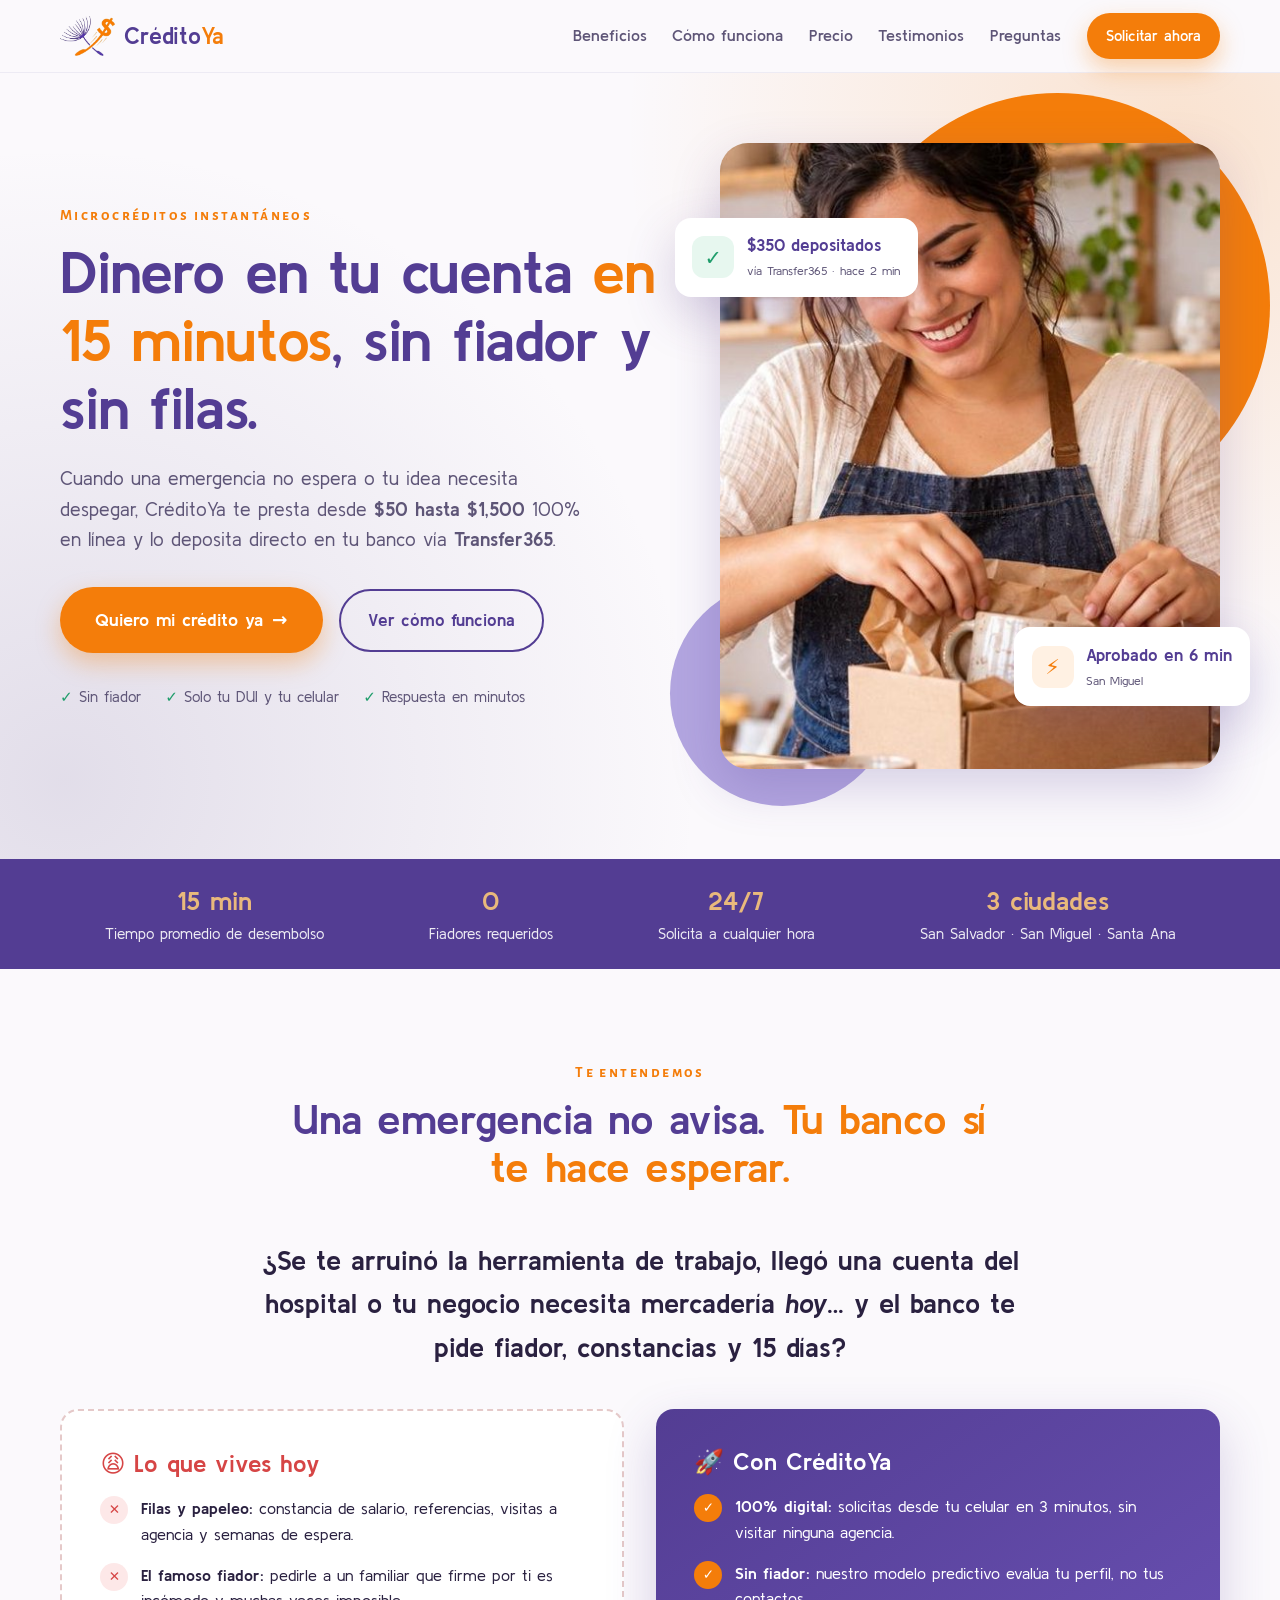
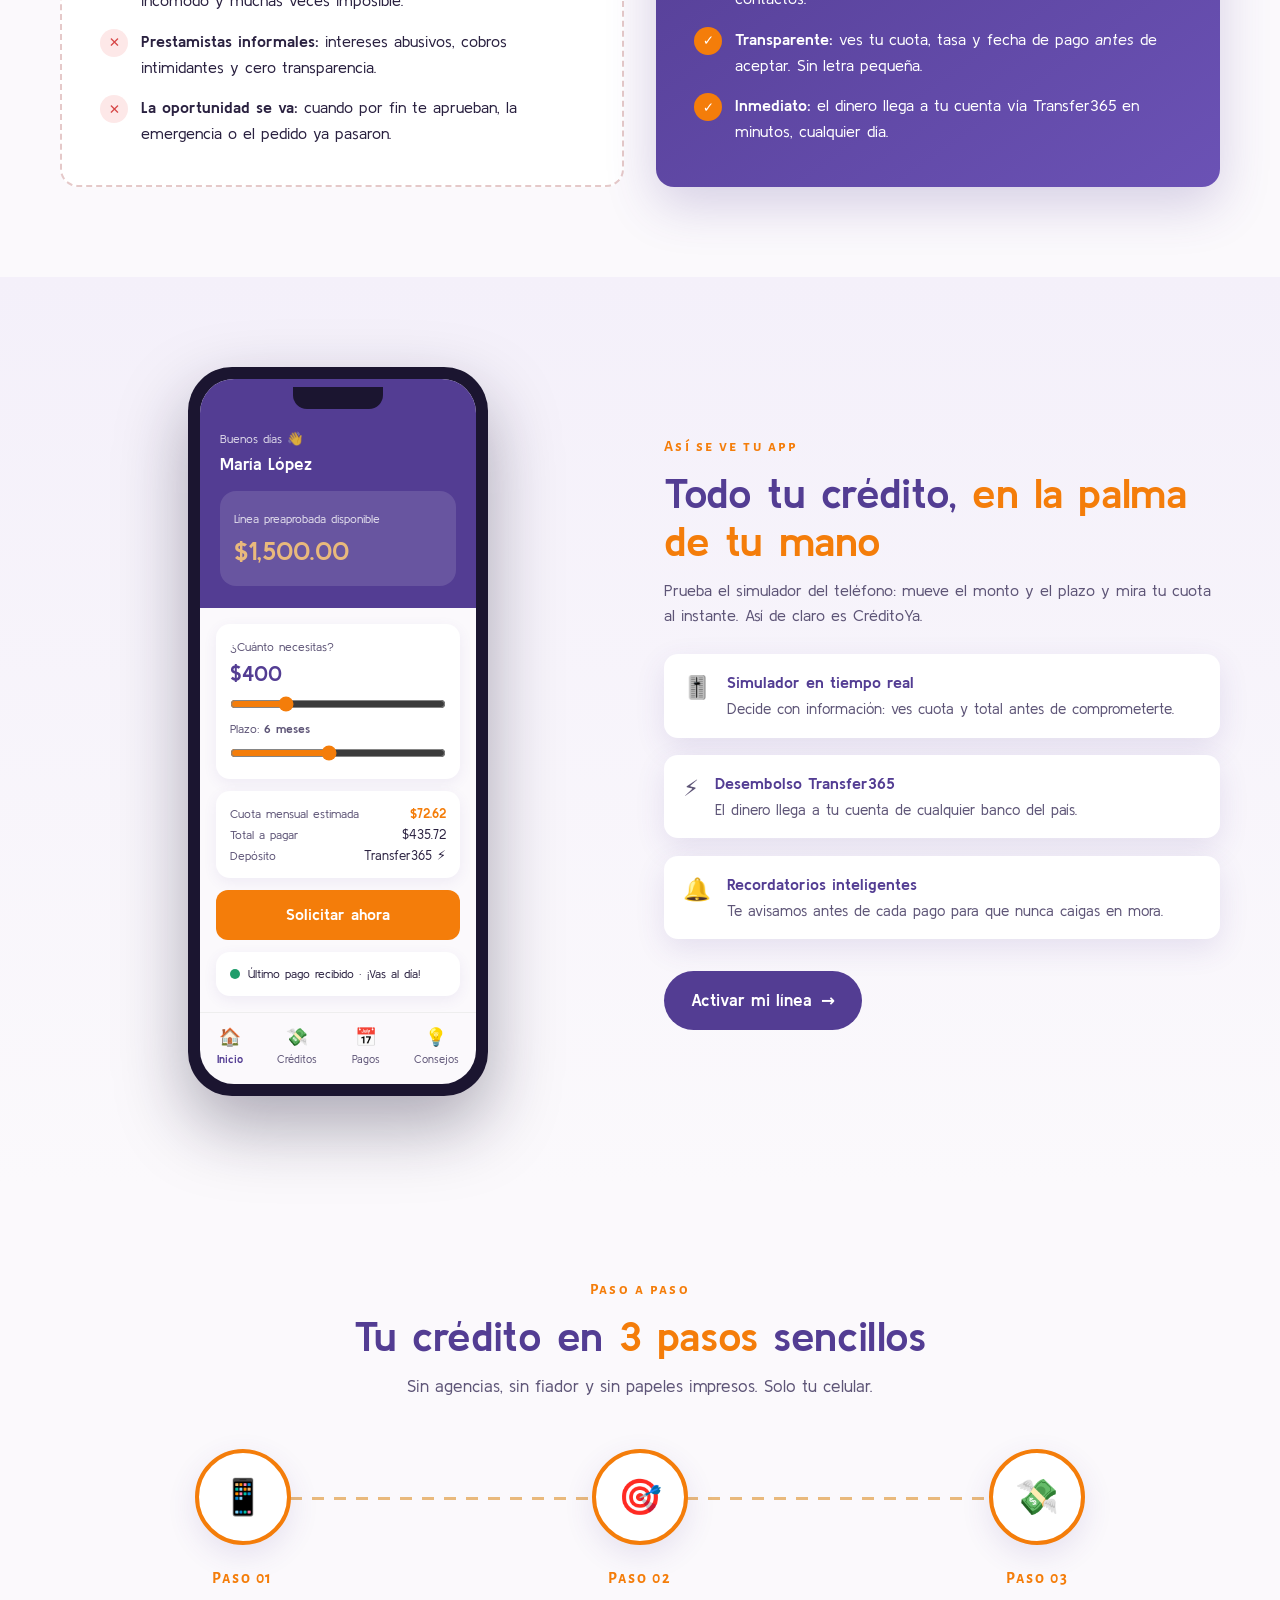
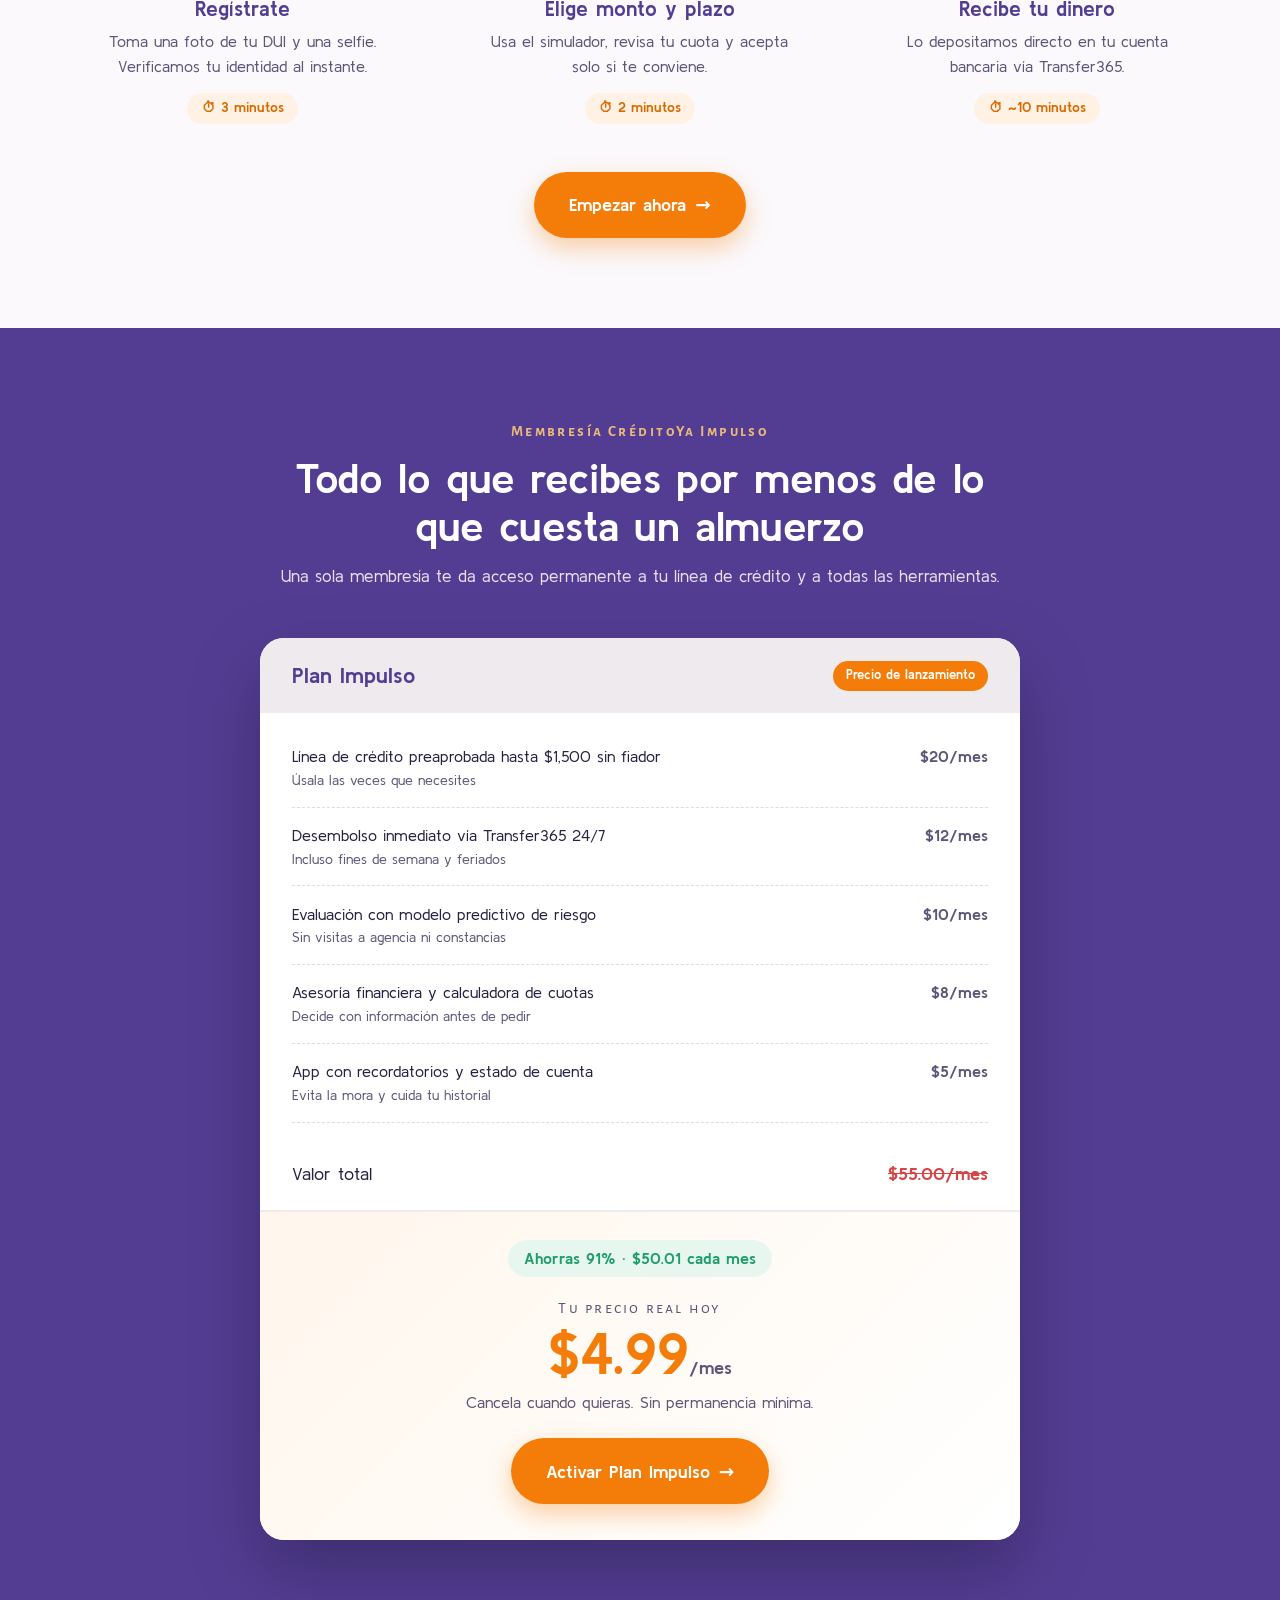
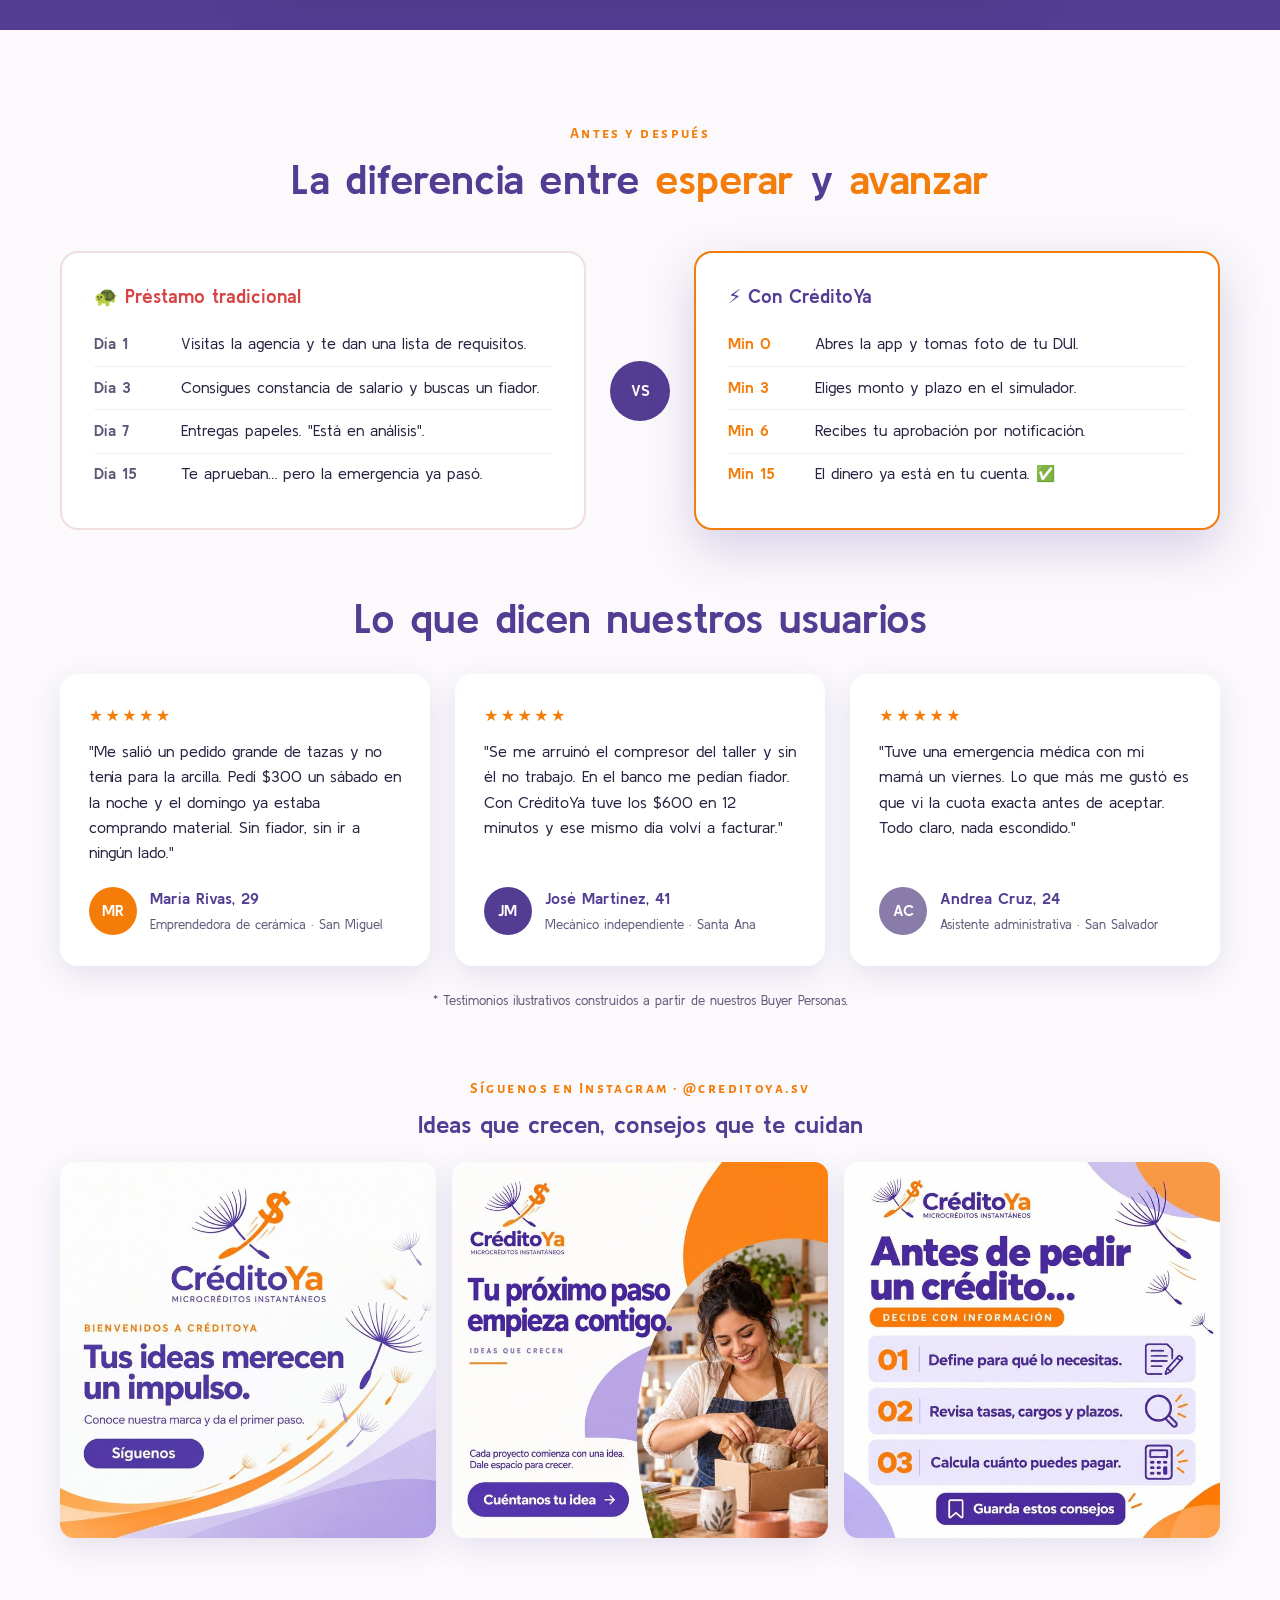
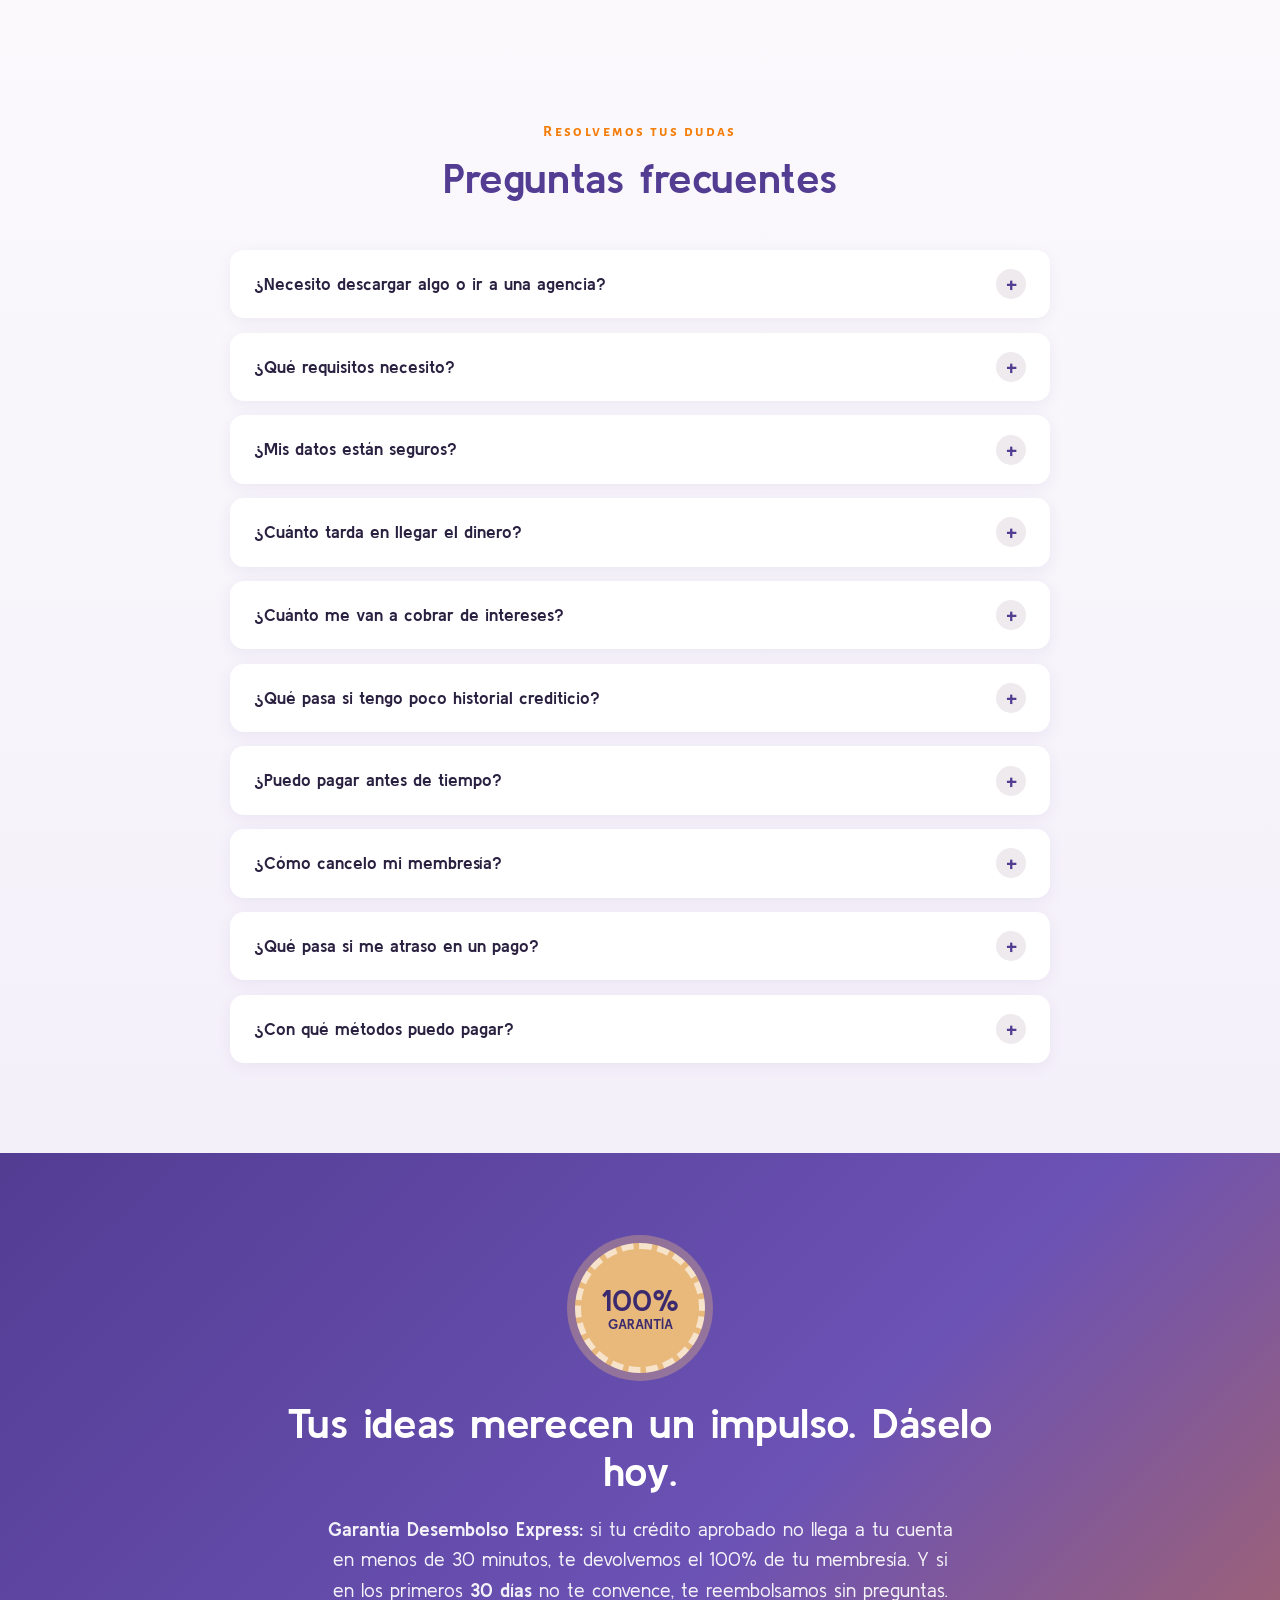
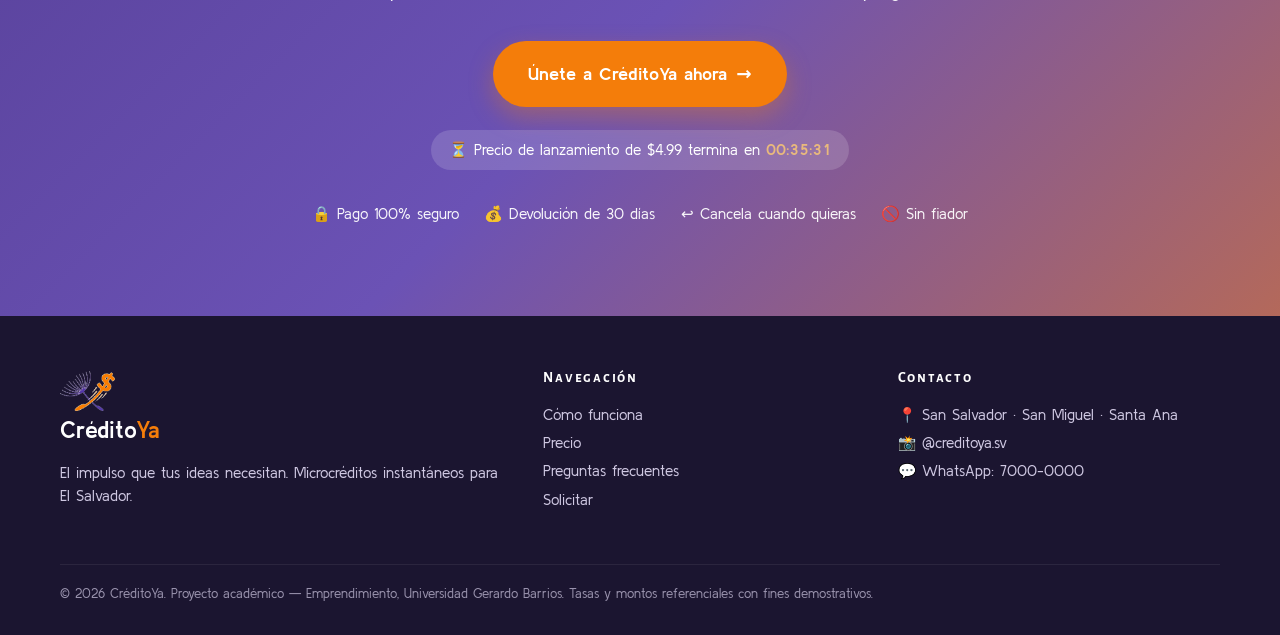
==== commit 87d74223: "Corrección del signo" ====
--- a/index.html
+++ b/index.html
@@ -25,7 +25,7 @@
         <span class="marca-texto">Crédito<span>Ya</span></span>
       </a>
       <nav class="nav" id="nav">
-        <a href="#problema">¿Por qué?</a>
+        <a href="#problema">Beneficios</a>
         <a href="#como-funciona">Cómo funciona</a>
         <a href="#precio">Precio</a>
         <a href="#testimonios">Testimonios</a>
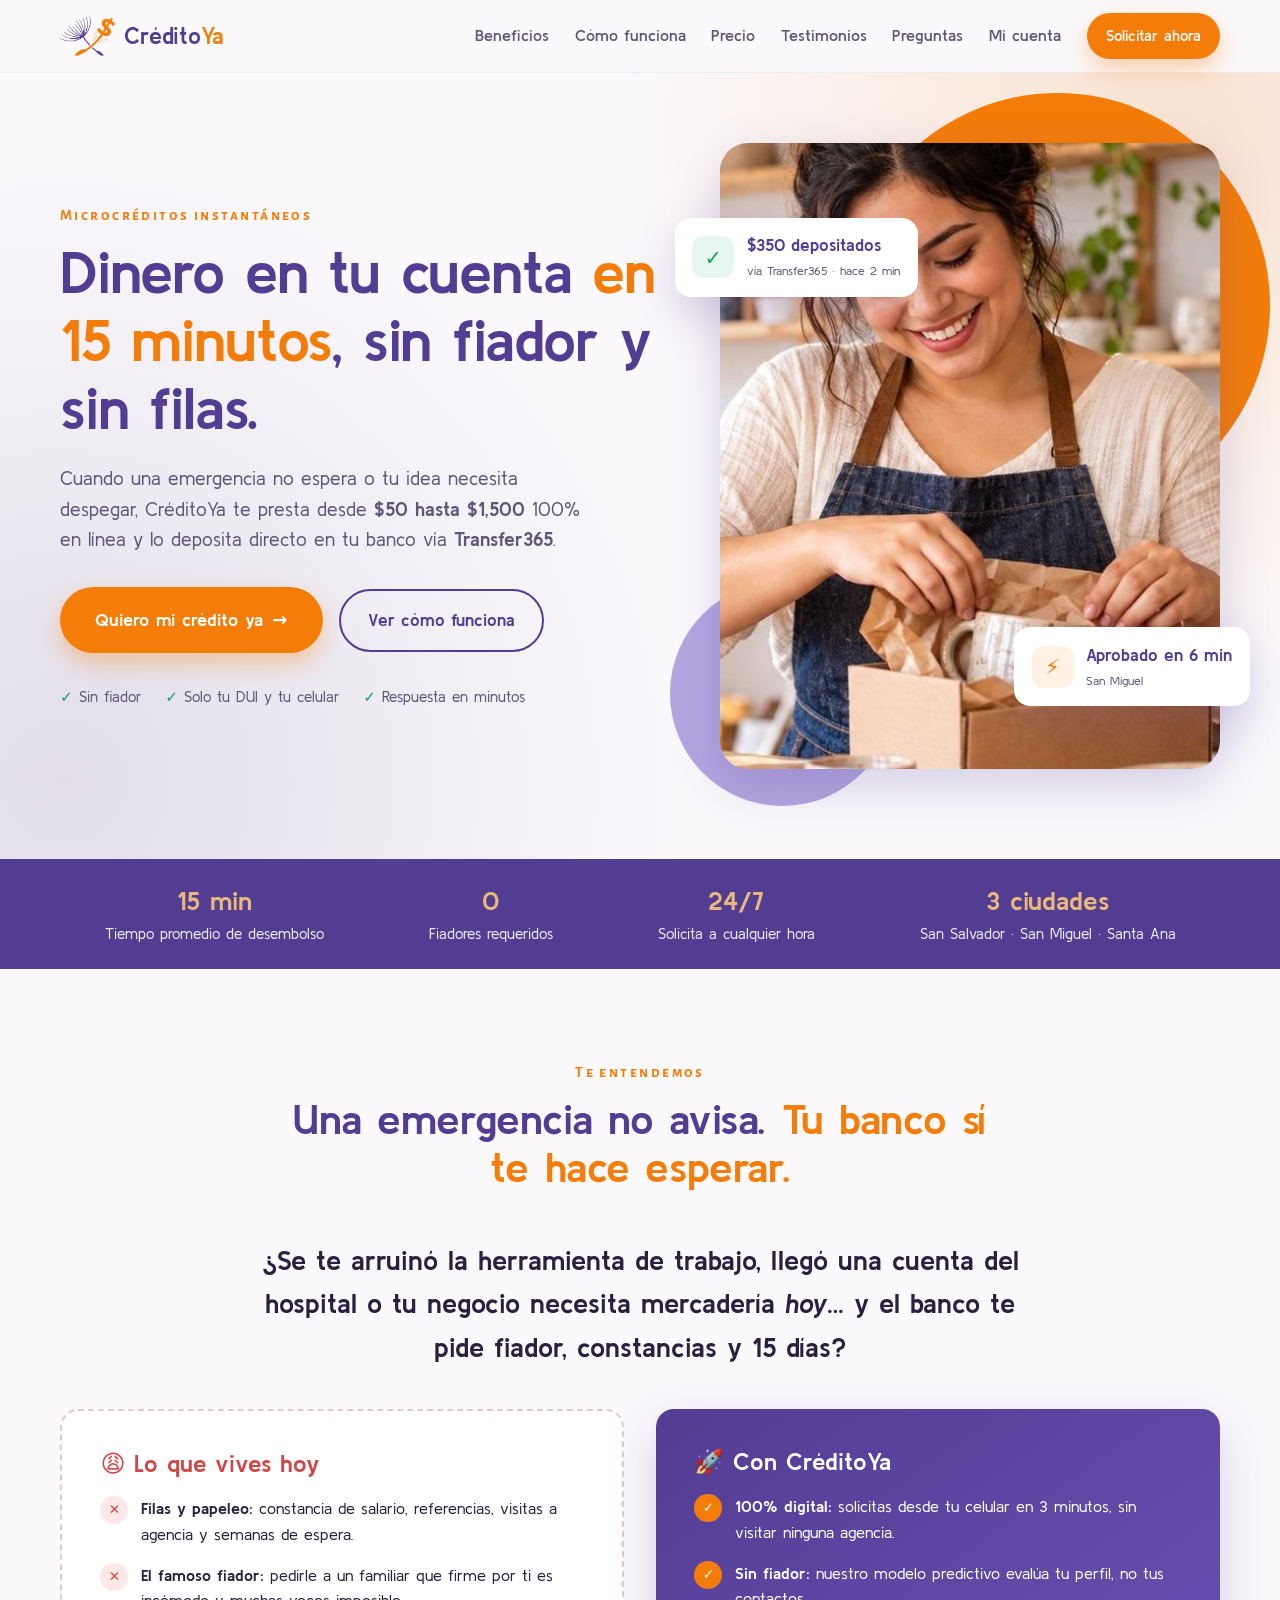
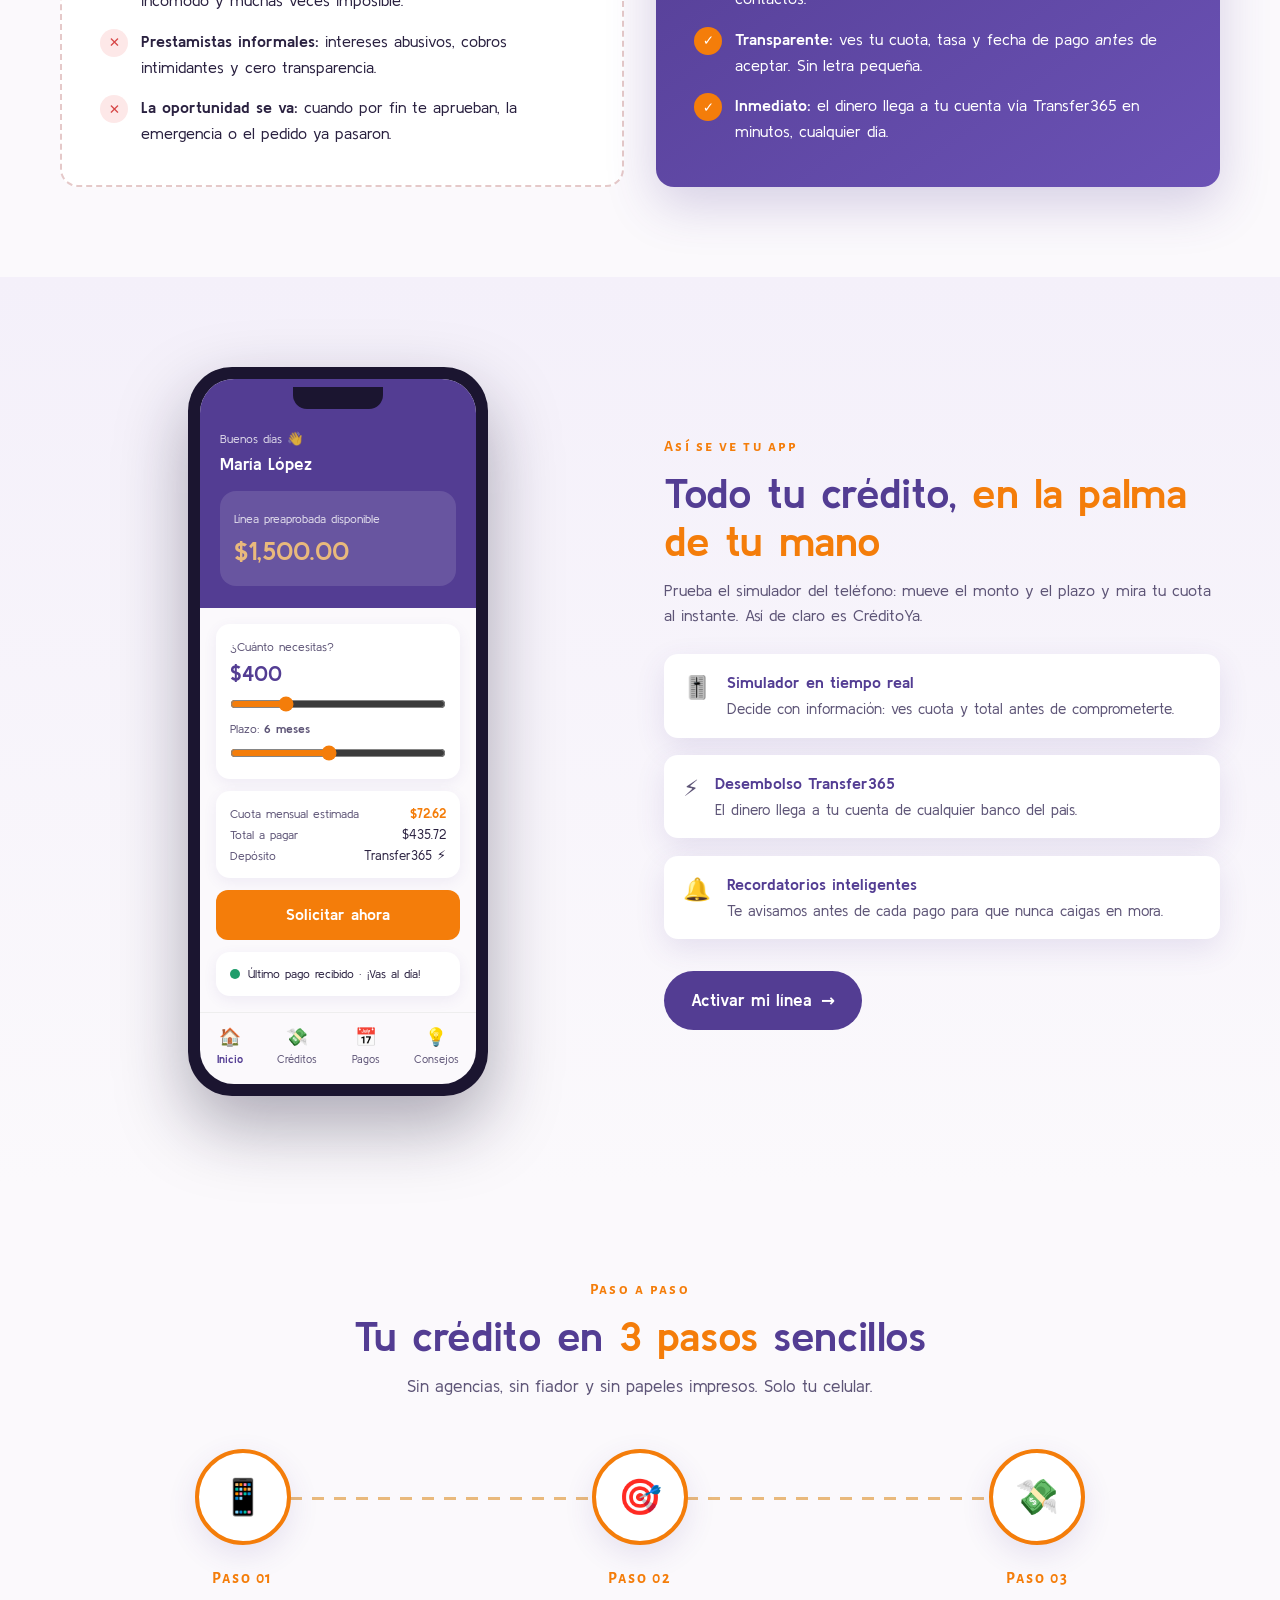
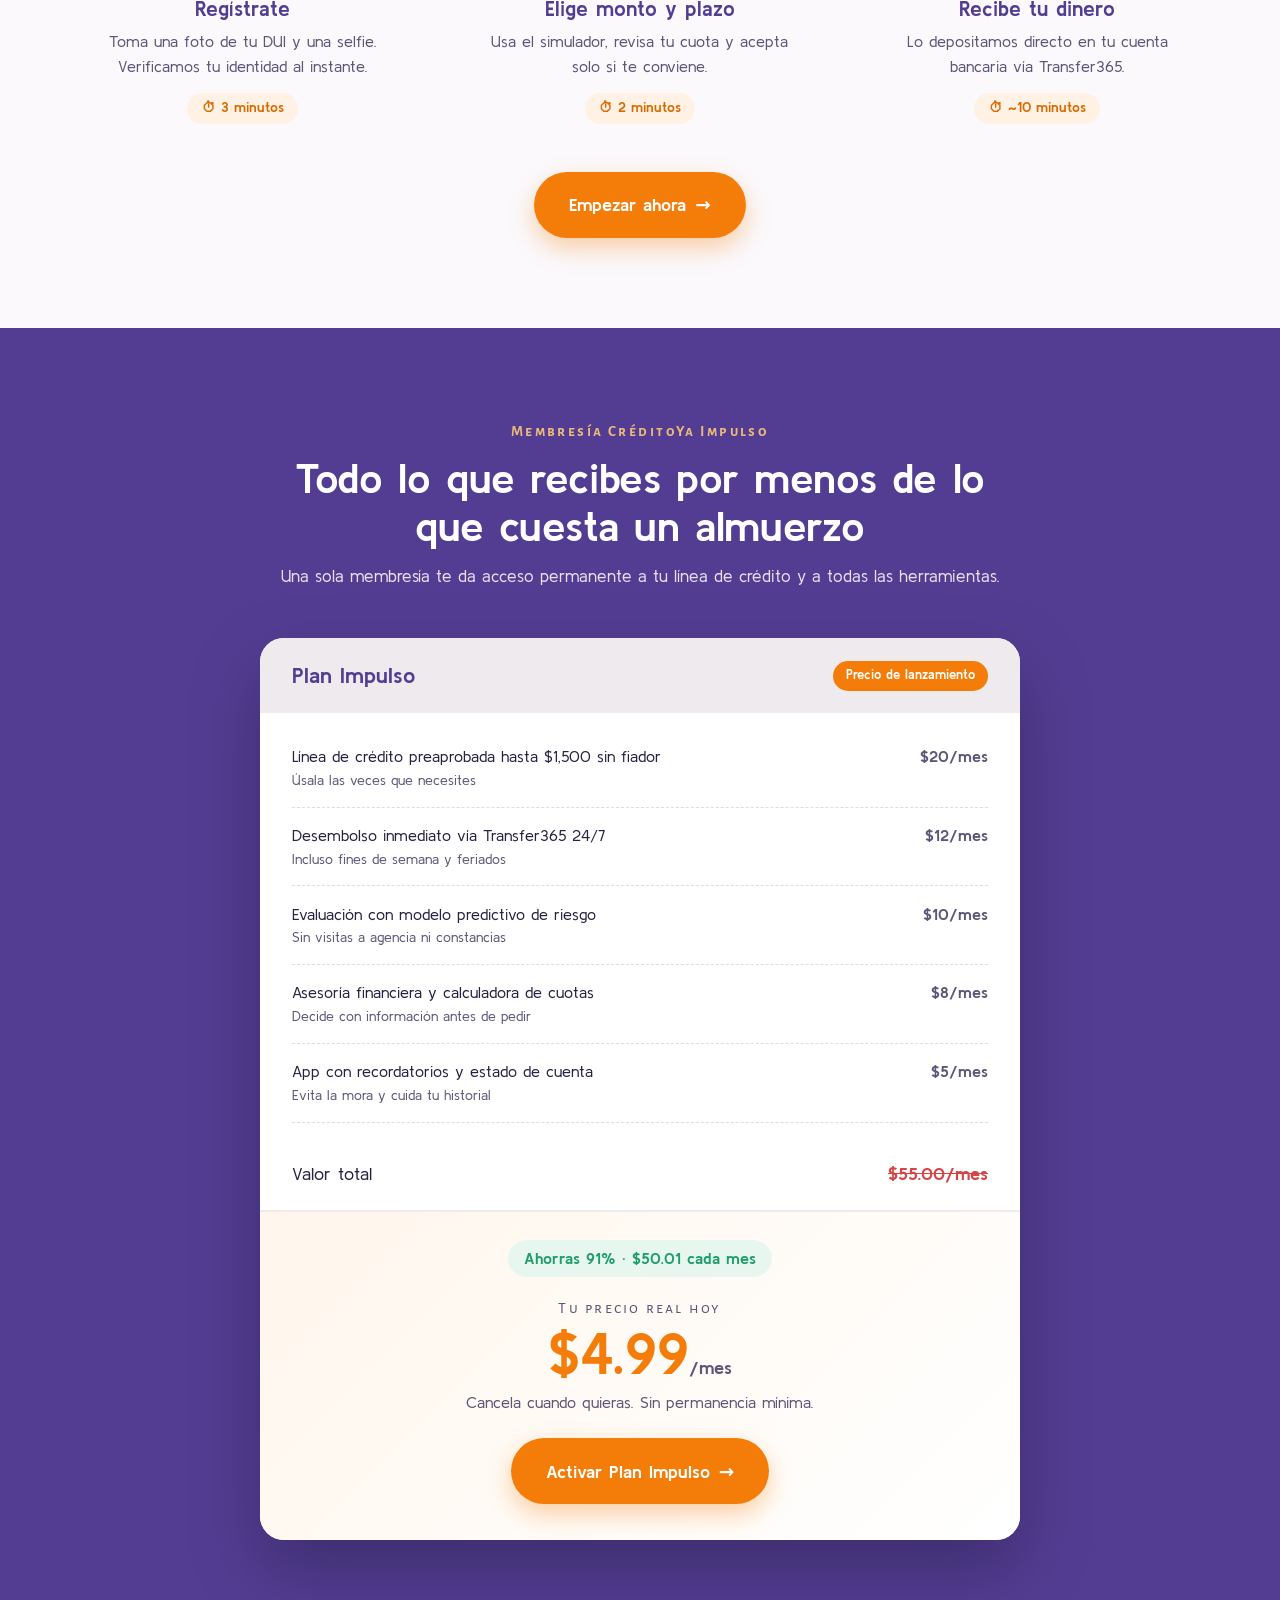
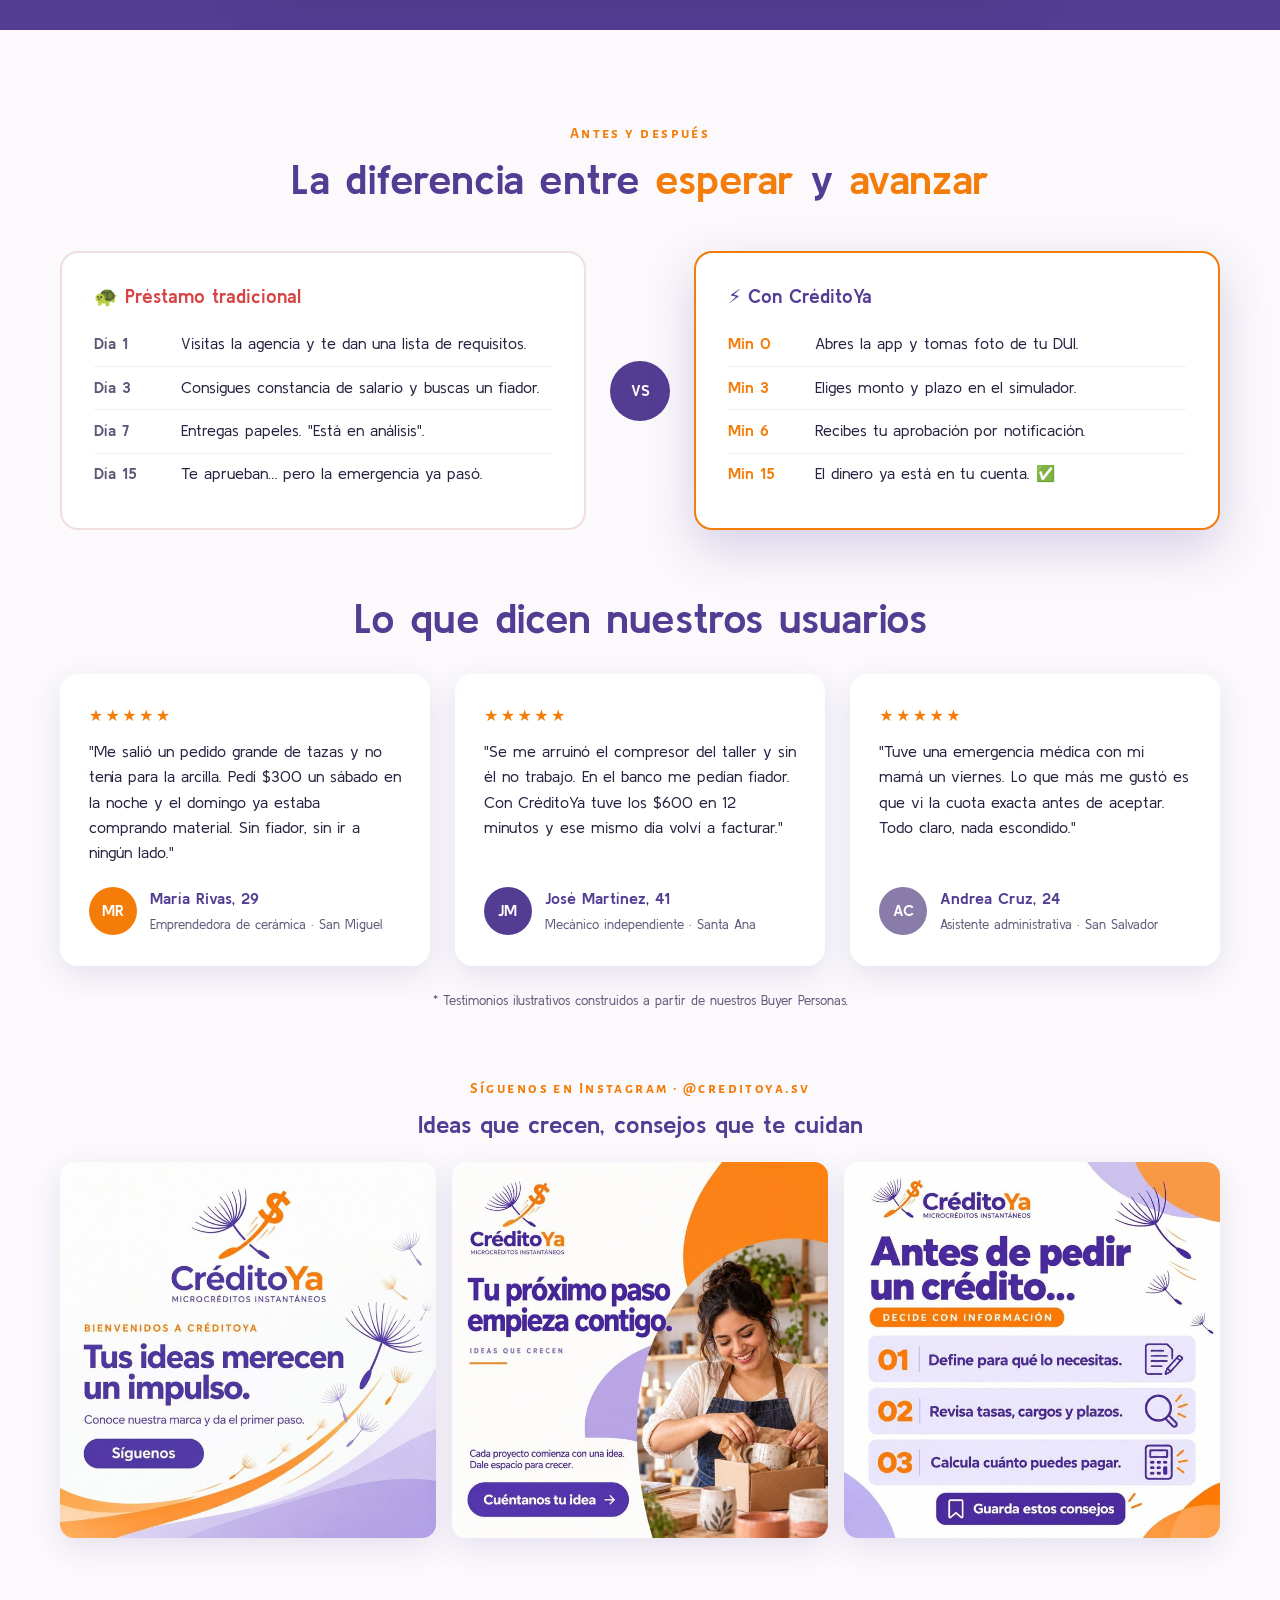
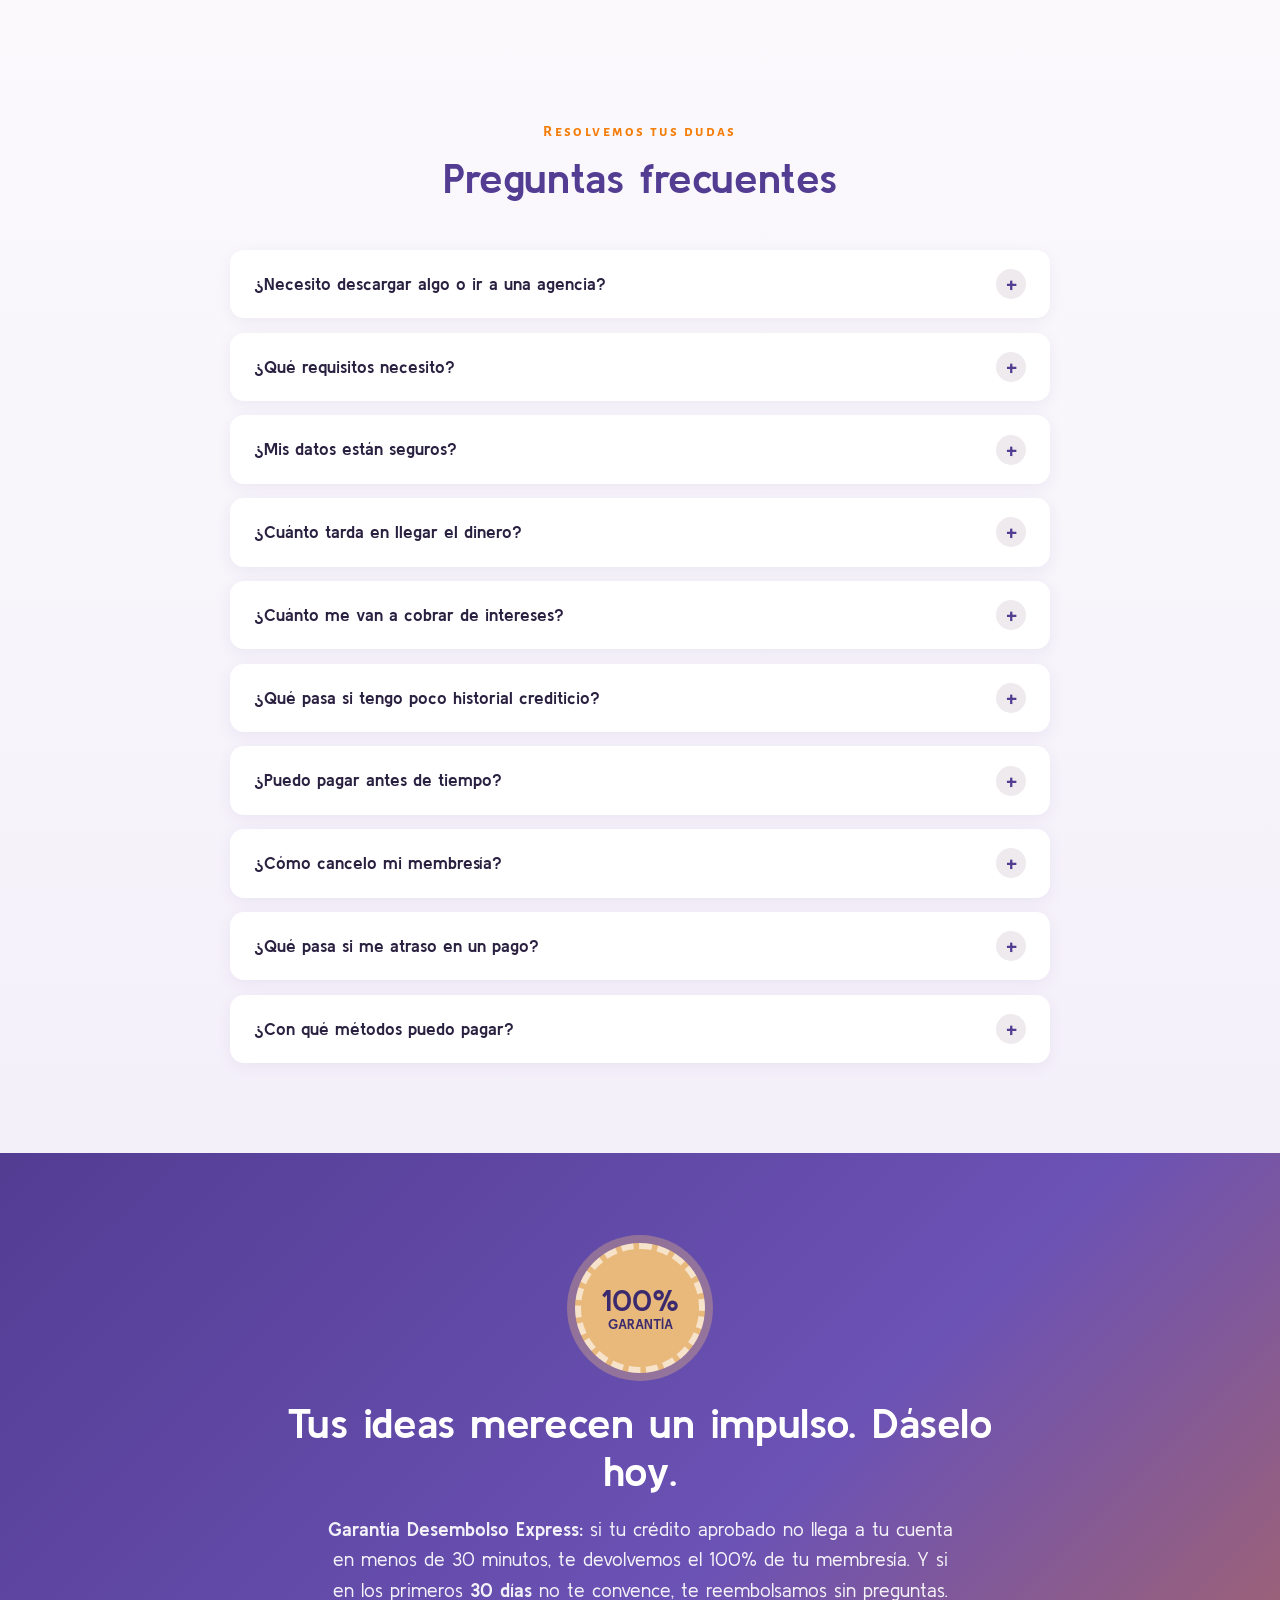
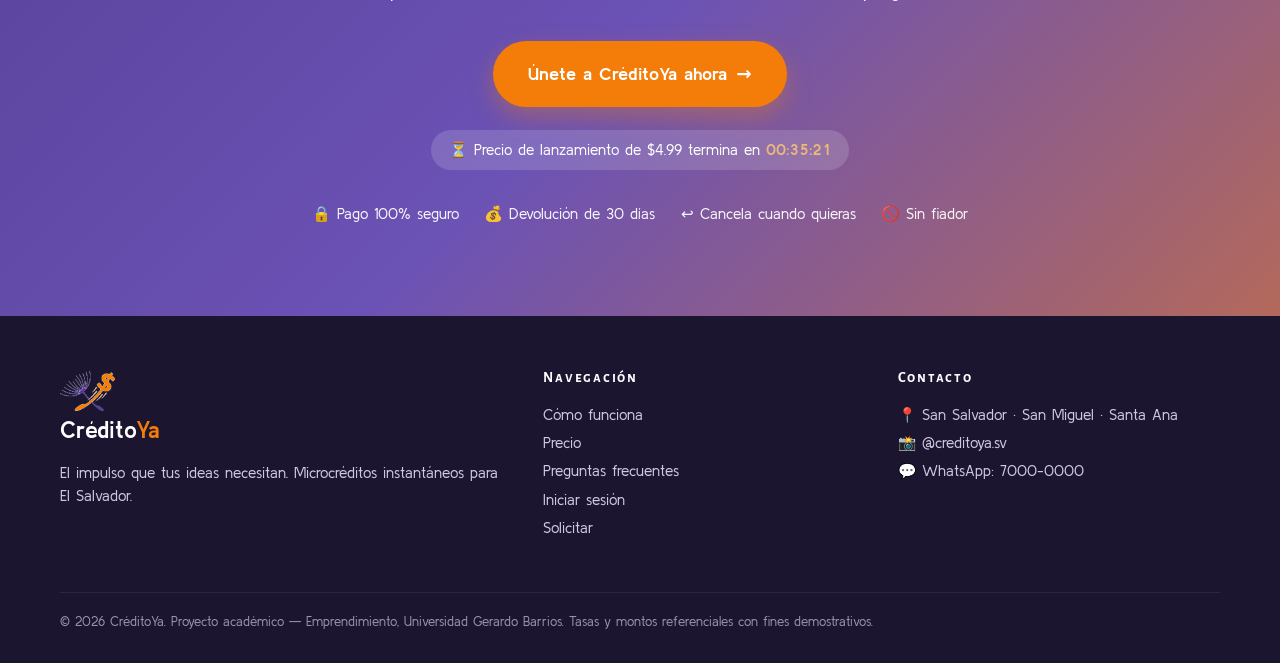
==== commit 0a24d8a8: "prueba 1" ====
--- a/index.html
+++ b/index.html
@@ -30,6 +30,7 @@
         <a href="#precio">Precio</a>
         <a href="#testimonios">Testimonios</a>
         <a href="#faq">Preguntas</a>
+        <a href="cuenta.html">Mi cuenta</a>
         <a href="pago.html" class="btn btn-naranja">Solicitar ahora</a>
       </nav>
       <button class="menu-btn" id="menuBtn" aria-label="Abrir menú" aria-expanded="false">
@@ -362,6 +363,7 @@
         <a href="#como-funciona">Cómo funciona</a>
         <a href="#precio">Precio</a>
         <a href="#faq">Preguntas frecuentes</a>
+        <a href="cuenta.html">Iniciar sesión</a>
         <a href="pago.html">Solicitar</a>
       </div>
       <div>
--- a/css/styles.css
+++ b/css/styles.css
@@ -433,6 +433,64 @@
 @keyframes aparecer { from { opacity: 0; transform: scale(.9); } }
 .spinner { width: 18px; height: 18px; border: 3px solid rgba(255, 255, 255, .4); border-top-color: #fff; border-radius: 50%; animation: girar .8s linear infinite; }
 @keyframes girar { to { transform: rotate(360deg); } }
+
+/* ---------- Cuenta y gestión de créditos (MVP) ---------- */
+.cuenta-body { background: #f4f0fa; min-height: 100vh; }
+.cuenta-contenedor { padding-top: 3rem; padding-bottom: 4rem; }
+.cuenta-header .contenedor { min-height: 70px; }
+.cuenta-salir { color: var(--morado); font-weight: 700; text-decoration: none; }
+.login-panel { max-width: 520px; margin: 0 auto; padding: 2.5rem; }
+.login-panel h1, .dashboard-bienvenida h1 { font-size: clamp(2rem, 4vw, 2.8rem); margin-bottom: .6rem; }
+.login-panel .desc { margin-bottom: 1.5rem; }
+.cuenta-ayuda { color: var(--texto-suave); margin-top: 1rem; text-align: center; }
+.cuenta-ayuda a { color: var(--morado); font-weight: 700; }
+.nota-demo-cuenta { max-width: 760px; margin: 1.5rem auto 0; color: var(--texto-suave); font-size: .85rem; text-align: center; }
+.form-aviso { min-height: 1.3rem; margin: .25rem 0 .8rem; color: var(--texto-suave); font-size: .9rem; }
+.form-aviso.error-texto { color: var(--rojo); }
+.form-aviso.exito-texto { color: var(--verde); }
+.dashboard-bienvenida { display: flex; align-items: center; justify-content: space-between; gap: 1rem; margin-bottom: 1.5rem; }
+.dashboard-bienvenida p, .texto-suave { color: var(--texto-suave); }
+.aviso-dashboard { margin-bottom: 1rem; }
+.dashboard-grid { display: grid; grid-template-columns: repeat(2, minmax(0, 1fr)); gap: 1.4rem; margin-bottom: 1.4rem; align-items: start; }
+.dashboard-grid > * { min-width: 0; }
+.dashboard-grid .panel, .tabla-panel { padding: 1.7rem; }
+.panel-titulo { display: flex; align-items: flex-start; justify-content: space-between; gap: .75rem; }
+.panel-titulo h2, .solicitud-panel h2, .tabla-panel h2, .soporte-box h2 { font-size: 1.45rem; margin-bottom: .5rem; }
+.estado-pill { display: inline-flex; align-items: center; border-radius: 999px; padding: .3rem .75rem; background: #e7f7ef; color: var(--verde); font-size: .83rem; font-weight: 700; white-space: nowrap; }
+.estado-pill.estado-neutro { background: #f1eef7; color: var(--morado); }
+.estado-pill.estado-cancelado { background: #fde8e8; color: var(--rojo); }
+.dato-grande { color: var(--morado); font-size: 2rem; font-weight: 700; margin: .7rem 0; }
+.dato-grande small { font-size: .95rem; color: var(--texto-suave); font-weight: 600; }
+.dato-secundario { margin-top: .9rem; color: var(--texto-suave); }
+.btn-cancelar { margin-top: 1.1rem; padding: .65rem 1rem; font-size: .9rem; }
+.resumen-plan .btn-naranja { margin-top: 1.1rem; padding: .65rem 1rem; font-size: .9rem; }
+.solicitud-panel > .texto-suave { margin-bottom: 1.3rem; }
+.solicitud-panel input[type=range] { width: 100%; accent-color: var(--naranja); }
+.simulacion-caja { display: grid; gap: .55rem; background: #f6f3fc; border-radius: 14px; padding: 1rem; margin: .4rem 0 1.2rem; }
+.simulacion-caja div { display: flex; justify-content: space-between; gap: 1rem; }
+.simulacion-caja span { color: var(--texto-suave); }
+.simulacion-caja strong { color: var(--morado); text-align: right; }
+.simulacion-caja small { color: var(--texto-suave); font-size: .78rem; }
+.lista-actividad { display: grid; gap: .7rem; max-height: 440px; overflow: auto; }
+.actividad-item { border-left: 3px solid #d5cde6; padding: .65rem .8rem; background: #faf9fc; border-radius: 0 10px 10px 0; }
+.actividad-item.sin-leer { border-color: var(--naranja); background: #fff8f0; }
+.actividad-item strong { color: var(--morado); }
+.actividad-item p { color: var(--texto-suave); font-size: .9rem; margin: .15rem 0; }
+.actividad-item small, .actividad-vacia { color: var(--texto-suave); font-size: .8rem; }
+.enlace-boton { border: 0; background: none; color: var(--morado); text-decoration: underline; font-weight: 700; font-size: .85rem; }
+.tabla-panel { margin-bottom: 1.4rem; }
+.tabla-scroll { overflow-x: auto; }
+.tabla-panel table { width: 100%; border-collapse: collapse; margin-top: 1rem; text-align: left; }
+.tabla-panel th, .tabla-panel td { padding: .75rem .6rem; border-bottom: 1px solid #eee9f4; white-space: nowrap; }
+.tabla-panel th { color: var(--texto-suave); font-size: .82rem; }
+.tabla-panel td { font-size: .9rem; }
+.estado-tabla { color: var(--verde); font-weight: 700; }
+.estado-tabla.pendiente { color: var(--naranja-osc); }
+.vacio-tabla { text-align: center; padding: 1.5rem; }
+.soporte-box { display: flex; align-items: center; justify-content: space-between; gap: 1.5rem; padding: 1.5rem; border-radius: var(--radio); background: #fff; box-shadow: var(--sombra); }
+.soporte-box p { color: var(--texto-suave); }
+.datos-cuenta-pago { background: #f8f6fb; border: 1px solid #ebe5f3; border-radius: 16px; padding: 1.2rem; margin-bottom: 1rem; }
+.datos-cuenta-pago > p:not(.form-aviso):not(.cuenta-ayuda) { color: var(--texto-suave); font-size: .9rem; margin-bottom: 1rem; }
 
 /* ==========================================================
    Responsive
@@ -476,6 +534,10 @@
   .progreso .actual span { display: inline; }
   .marca-texto { font-size: 1.25rem; }
   .seguro-top .extra { display: none; }
+  .dashboard-grid { grid-template-columns: 1fr; }
+  .dashboard-bienvenida, .soporte-box { align-items: flex-start; flex-direction: column; }
+  .cuenta-contenedor { padding-top: 1.5rem; }
+  .login-panel { padding: 1.5rem; }
 }
 @media (max-width: 420px) {
   .fila-2 { grid-template-columns: 1fr; }
